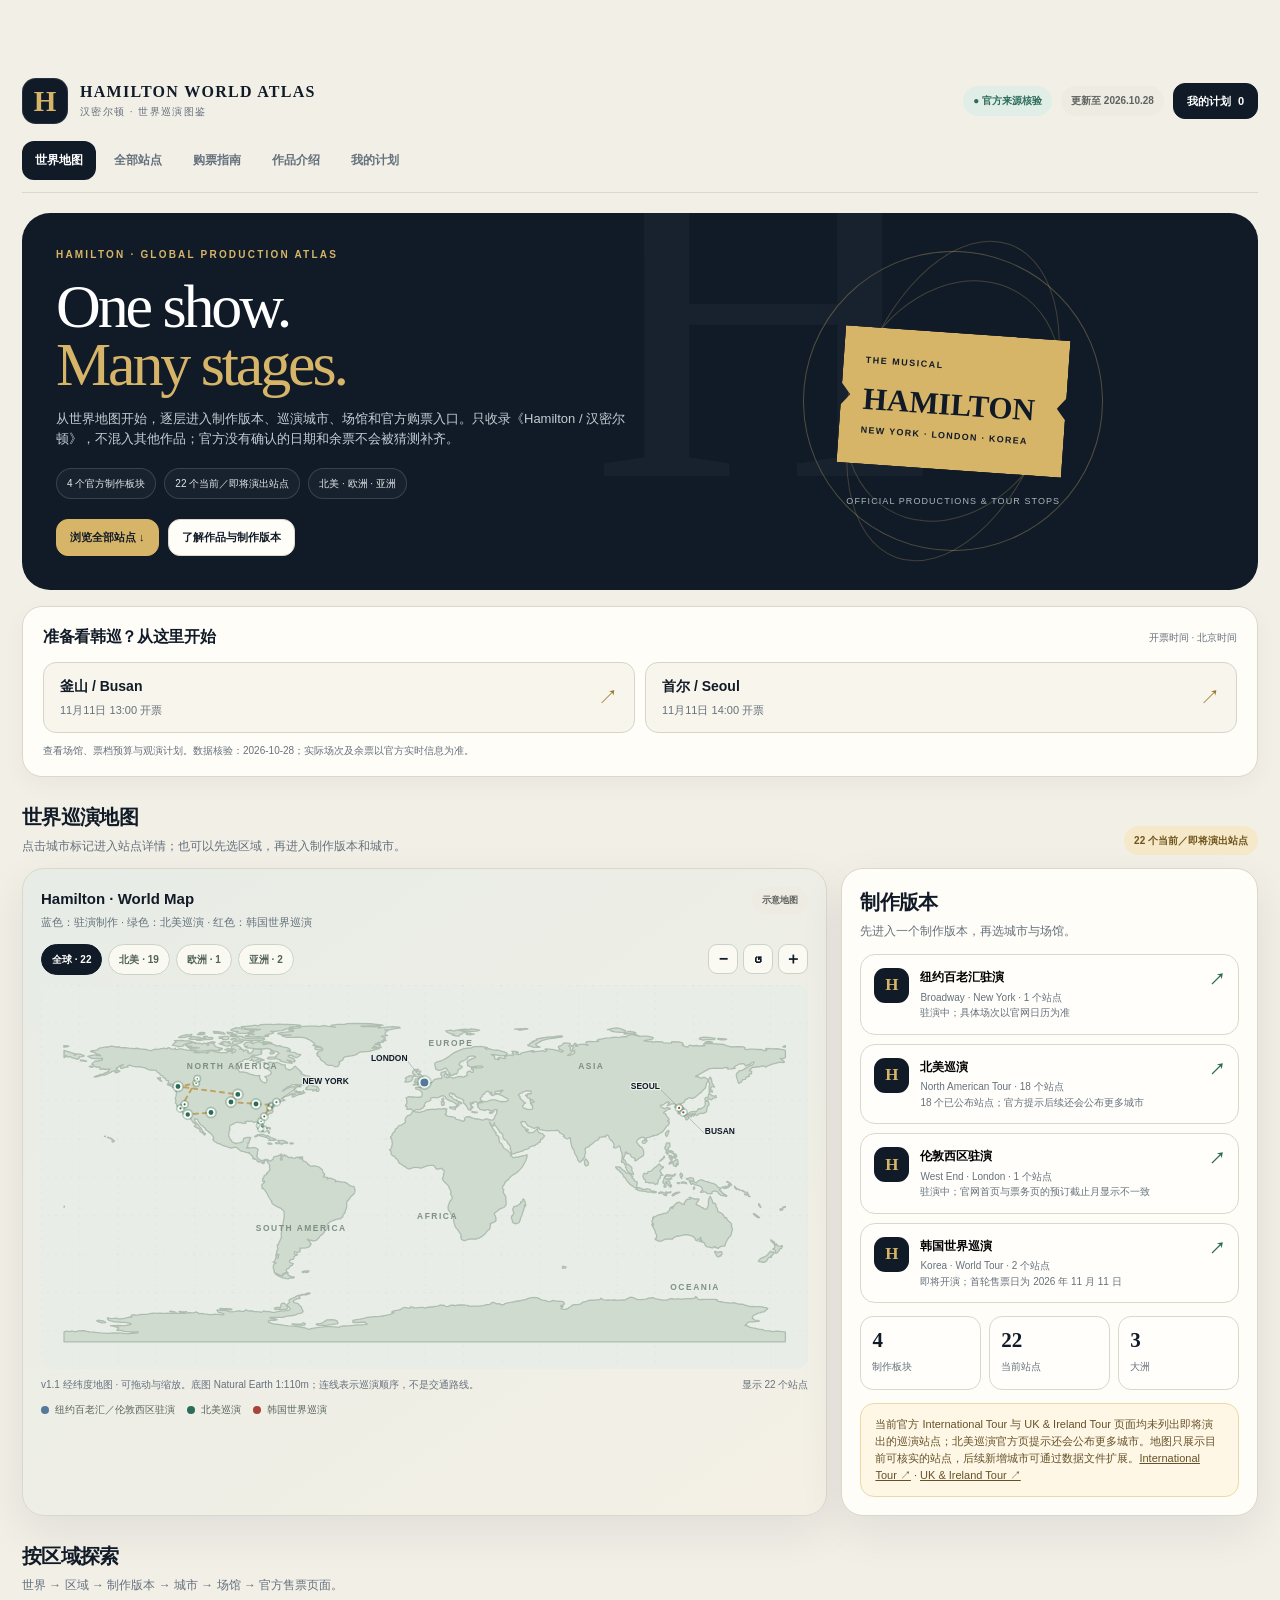
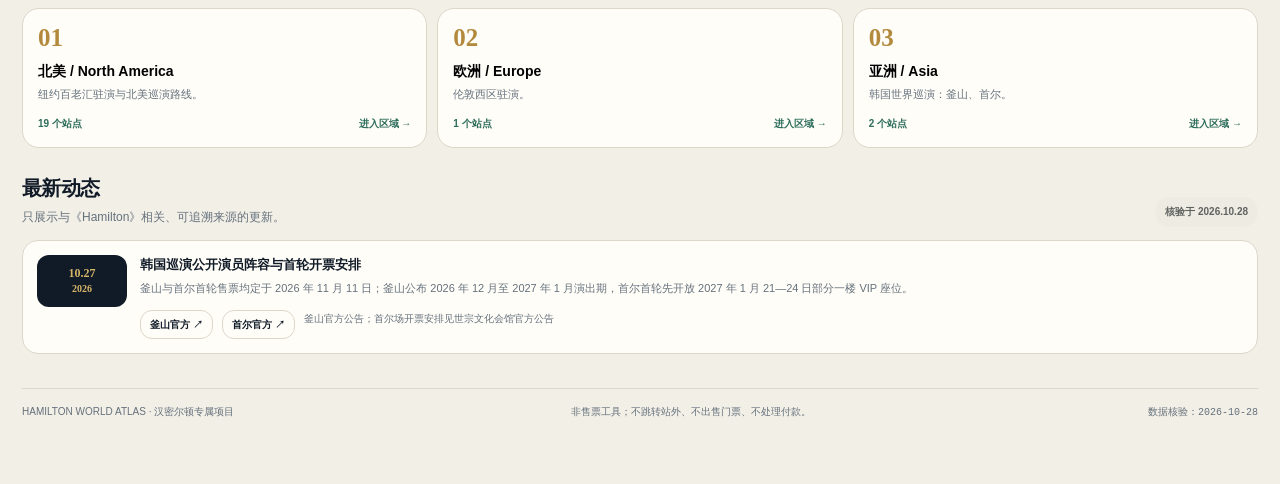
==== minitool/index.html @ b23717f6 "Polish v1.1 mobile home and add reproducible Xiaohongshu mini-tool" ====
<!doctype html>
<!-- Embedded Natural Earth land via world-atlas@2.0.2 (ISC):
Copyright 2013-2019 Michael Bostock

Permission to use, copy, modify, and/or distribute this software for any purpose
with or without fee is hereby granted, provided that the above copyright notice
and this permission notice appear in all copies.

THE SOFTWARE IS PROVIDED "AS IS" AND THE AUTHOR DISCLAIMS ALL WARRANTIES WITH
REGARD TO THIS SOFTWARE INCLUDING ALL IMPLIED WARRANTIES OF MERCHANTABILITY AND
FITNESS. IN NO EVENT SHALL THE AUTHOR BE LIABLE FOR ANY SPECIAL, DIRECT,
INDIRECT, OR CONSEQUENTIAL DAMAGES OR ANY DAMAGES WHATSOEVER RESULTING FROM LOSS
OF USE, DATA OR PROFITS, WHETHER IN AN ACTION OF CONTRACT, NEGLIGENCE OR OTHER
TORTIOUS ACTION, ARISING OUT OF OR IN CONNECTION WITH THE USE OR PERFORMANCE OF
THIS SOFTWARE.
-->
<html lang="zh-CN">
<head>
<meta charset="utf-8">
<meta name="viewport" content="width=device-width,initial-scale=1,viewport-fit=cover">
<meta name="theme-color" content="#111b28">
<meta name="description" content="Hamilton World Atlas：只追踪《汉密尔顿》当前官方确认的驻演与巡演站点，提供世界地图、城市层级导航、官方购票入口和个人计划。">
<title>Hamilton World Atlas｜汉密尔顿世界巡演图鉴</title>
<style>
:root{--ink:#111b28;--ink2:#263444;--muted:#65717c;--paper:#fffdf8;--canvas:#f2efe7;--line:#ddd7ca;--gold:#d7b568;--gold-light:#f5e9c9;--teal:#2c6c5a;--teal-light:#e1eee7;--red:#a84338;--blue:#55799b;--shadow:0 16px 45px rgba(17,27,40,.08);--radius:22px}*{box-sizing:border-box}html{scroll-behavior:smooth}body{margin:0;background:var(--canvas);color:var(--ink);font-family:Inter,-apple-system,BlinkMacSystemFont,"Segoe UI","PingFang SC","Microsoft YaHei",sans-serif;line-height:1.55}button,input,select,textarea{font:inherit}button,a{touch-action:manipulation}button{cursor:pointer}a{color:inherit}.shell{max-width:1280px;margin:auto;padding:18px 22px 64px}.top{display:flex;align-items:center;justify-content:space-between;grid-gap:16px;gap:16px;padding:4px 0 17px}.brand{display:flex;align-items:center;grid-gap:12px;gap:12px;min-width:0}.brand-mark{width:46px;height:46px;display:grid;place-items:center;border-radius:14px;background:var(--ink);color:var(--gold);font:800 29px Georgia,serif;box-shadow:inset 0 0 0 1px #ffffff18}.brand h1{font:700 16px Georgia,"Times New Roman",serif;letter-spacing:.08em;margin:0}.brand p{margin:3px 0 0;font-size:10px;letter-spacing:.14em;text-transform:uppercase;color:var(--muted)}.top-meta{display:flex;align-items:center;grid-gap:9px;gap:9px;flex-wrap:wrap;justify-content:flex-end}.stamp,.chip{display:inline-flex;align-items:center;grid-gap:6px;gap:6px;border-radius:999px;padding:7px 10px;font-size:10px;font-weight:850;white-space:nowrap}.stamp{background:var(--teal-light);color:var(--teal)}.chip{background:#eeebe3;color:#5f625f}.chip.gold{background:var(--gold-light);color:#70541d}.chip.red{background:#f4e4e1;color:#873a32}.nav{display:flex;grid-gap:5px;gap:5px;overflow:auto;padding:0 0 12px;border-bottom:1px solid var(--line)}.nav button{flex:0 0 auto;border:0;background:transparent;color:var(--muted);padding:10px 13px;border-radius:12px;font-size:12px;font-weight:850}.nav button.active{background:var(--ink);color:white}.view{display:none}.view.active{display:block}.hero{position:relative;overflow:hidden;display:grid;grid-template-columns:1.05fr .95fr;grid-gap:28px;gap:28px;align-items:center;background:var(--ink);color:white;border-radius:28px;margin-top:20px;padding:34px;min-height:315px}.hero:after{content:"H";position:absolute;right:26%;top:-115px;font:500 480px/.9 Georgia,serif;color:#ffffff07;pointer-events:none}.eyebrow{color:var(--gold);font-size:10px;letter-spacing:.22em;font-weight:900;text-transform:uppercase}.hero h2{position:relative;z-index:1;font:500 clamp(39px,5.5vw,68px)/.94 Georgia,"Times New Roman",serif;letter-spacing:-.05em;margin:15px 0}.hero h2 em{color:var(--gold);font-style:normal}.hero p{position:relative;z-index:1;color:#c5cdd4;font-size:13px;max-width:580px;margin:0}.hero-actions{display:flex;grid-gap:9px;gap:9px;flex-wrap:wrap;margin-top:20px;position:relative;z-index:1}.hero-art{position:relative;min-height:220px;display:grid;place-items:center}.orbit{position:absolute;width:min(300px,95%);border:1px solid #d7b56855;border-radius:50%;transform:rotate(-23deg)}.orbit:before,.orbit:after{content:"";position:absolute;top:22px;bottom:22px;left:48px;right:48px;inset:22px 48px;border:1px solid #d7b56840;border-radius:50%;transform:rotate(54deg)}.orbit:after{top:53px;bottom:53px;left:-18px;right:-18px;inset:53px -18px;transform:rotate(-47deg)}.hero-ticket{position:relative;z-index:1;width:225px;min-height:137px;background:var(--gold);color:var(--ink);padding:19px 22px;transform:rotate(4deg);box-shadow:0 24px 45px #0005;clip-path:polygon(0 0,100% 0,100% 42%,96% 50%,100% 58%,100% 100%,0 100%,0 58%,4% 50%,0 42%)}.hero-ticket small{font-size:9px;font-weight:900;letter-spacing:.17em}.hero-ticket strong{display:block;font:800 31px/.98 Georgia,serif;margin-top:13px}.hero-ticket span{display:block;font-size:9px;font-weight:900;letter-spacing:.14em;margin-top:10px}.hero-foot{position:absolute;bottom:2px;left:0;right:0;text-align:center;font-size:9px;color:#aab5bc;letter-spacing:.12em}.hero-metrics{display:flex;grid-gap:8px;gap:8px;flex-wrap:wrap;margin-top:19px;position:relative;z-index:1}.hero-metrics span{border:1px solid #ffffff24;background:#ffffff08;border-radius:99px;padding:7px 10px;font-size:10px;color:#e3e7e9}.section{margin-top:25px}.section-head{display:flex;justify-content:space-between;align-items:end;grid-gap:14px;gap:14px;margin-bottom:13px}.section-head h2{margin:0;font-size:20px;letter-spacing:-.035em}.section-head p{margin:4px 0 0;color:var(--muted);font-size:12px}.panel{background:var(--paper);border:1px solid var(--line);border-radius:var(--radius);padding:18px;min-width:0;box-shadow:var(--shadow)}.map-layout{display:grid;grid-template-columns:minmax(0,1.45fr) minmax(300px,.75fr);grid-gap:14px;gap:14px}.map-panel{background:linear-gradient(145deg,#e7ece6,#f4f0e6);overflow:hidden}.map-title{display:flex;justify-content:space-between;grid-gap:12px;gap:12px;align-items:start}.map-title h3{margin:0;font-size:15px}.map-title p{margin:3px 0 0;color:var(--muted);font-size:11px}.map-controls{display:flex;align-items:center;grid-gap:6px;gap:6px;flex-wrap:wrap;margin-top:13px}.map-filter{border:1px solid #cbd3c9;background:#f9f8f1;color:#53625b;padding:7px 10px;border-radius:999px;font-size:10px;font-weight:850}.map-filter.active{background:var(--ink);color:white;border-color:var(--ink)}.zoom-controls{display:flex;grid-gap:5px;gap:5px;margin-left:auto}.zoom-controls button{width:30px;height:30px;border:1px solid #cbd3c9;background:#faf9f2;border-radius:9px;font-weight:900;color:var(--ink)}.world-map{display:block;width:100%;margin:10px auto 0;max-height:465px;min-height:260px}.ocean-grid{fill:none;stroke:#c9d4cc;stroke-width:1;stroke-dasharray:2 8}.land{fill:#d0dbd0;stroke:#aebdaf;stroke-width:1.3;stroke-linejoin:round}.land-detail{fill:#c4d2c6;stroke:#a9bba9;stroke-width:1}.route-line{fill:none;stroke:#bd9647;stroke-width:2;stroke-dasharray:4 5;stroke-linecap:round;opacity:.8}.korea-line{fill:none;stroke:#2c6c5a;stroke-width:2.6;stroke-dasharray:3 4;stroke-linecap:round}.leader{stroke:#8b9a8e;stroke-width:1;opacity:.65}.map-marker{cursor:pointer;outline:none}.map-marker .hit{fill:transparent}.map-marker .halo{fill:#2c6c5a20;stroke:#2c6c5a50;stroke-width:1}.map-marker .dot{fill:var(--teal);stroke:#fffdf8;stroke-width:2}.map-marker.resident .dot{fill:var(--blue)}.map-marker.korea .dot{fill:var(--red)}.map-marker:hover .dot,.map-marker:focus .dot,.map-marker.selected .dot{fill:#d5a74c;stroke:var(--ink);stroke-width:2.5}.map-marker text{font-size:11px;font-weight:900;fill:var(--ink);paint-order:stroke;stroke:#e7ece6;stroke-width:3.5px;stroke-linejoin:round}.map-region-label{font-size:11px;font-weight:900;letter-spacing:2px;fill:#75877a;opacity:.9}.map-caption{display:flex;justify-content:space-between;grid-gap:10px;gap:10px;flex-wrap:wrap;padding-top:8px;color:var(--muted);font-size:10px}.legend{display:flex;grid-gap:12px;gap:12px;flex-wrap:wrap;margin-top:10px;color:#59665f;font-size:10px}.legend span{display:inline-flex;align-items:center;grid-gap:6px;gap:6px}.legend i{width:8px;height:8px;border-radius:50%;display:inline-block;background:var(--teal)}.legend .resident-dot{background:var(--blue)}.legend .korea-dot{background:var(--red)}.prod-list{display:grid;grid-gap:9px;gap:9px;margin-top:12px}.prod-card{display:flex;grid-gap:11px;gap:11px;align-items:start;width:100%;border:1px solid var(--line);border-radius:15px;padding:13px;background:#fffefa;text-align:left;transition:.16s}.prod-card:hover,.prod-card:focus-visible{border-color:#c9a454;transform:translateY(-1px);outline:none}.prod-mark{width:35px;height:35px;display:grid;place-items:center;border-radius:11px;background:var(--ink);color:var(--gold);font:800 17px Georgia,serif;flex-shrink:0}.prod-card h4{font-size:12px;margin:0 0 3px}.prod-card p{font-size:10px;color:var(--muted);margin:0}.prod-card .arrow{margin-left:auto;color:var(--teal);font-weight:900}.stat-grid{display:grid;grid-template-columns:repeat(3,1fr);grid-gap:8px;gap:8px;margin-top:13px}.stat{border:1px solid var(--line);border-radius:13px;padding:11px;background:#fffefa}.stat strong{display:block;font:700 21px Georgia,serif}.stat span{font-size:10px;color:var(--muted)}.notice{background:#fff7e6;border:1px solid #ead8a9;color:#645127;border-radius:14px;padding:12px 14px;font-size:11px}.btn{display:inline-flex;align-items:center;justify-content:center;grid-gap:7px;gap:7px;border:1px solid var(--line);background:var(--paper);color:var(--ink);border-radius:12px;padding:10px 13px;font-size:11px;font-weight:850;text-decoration:none;line-height:1.35}.btn.primary{background:var(--ink);color:#fff;border-color:var(--ink)}.btn.gold{background:var(--gold);color:var(--ink);border-color:var(--gold)}.btn.small{padding:7px 9px;font-size:10px}.btn:hover{filter:brightness(.97)}.btn-row{display:flex;grid-gap:8px;gap:8px;flex-wrap:wrap;margin-top:13px}.region-grid{display:grid;grid-template-columns:repeat(3,minmax(0,1fr));grid-gap:10px;gap:10px}.region-card{background:var(--paper);border:1px solid var(--line);border-radius:17px;padding:15px;text-align:left;display:block;width:100%;transition:.15s}.region-card:hover{border-color:#c9a454;transform:translateY(-1px)}.region-card .region-no{font:800 25px Georgia,serif;color:#b38a3d}.region-card h3{font-size:14px;margin:7px 0 4px}.region-card p{font-size:11px;color:var(--muted);margin:0}.region-card .region-bottom{display:flex;justify-content:space-between;grid-gap:8px;gap:8px;margin-top:13px;font-size:10px;color:var(--teal);font-weight:850}.filter-row{display:grid;grid-template-columns:minmax(220px,1fr) 200px 230px;grid-gap:9px;gap:9px;margin-bottom:14px}.field{display:grid;grid-gap:6px;gap:6px;min-width:0}.field label{font-size:11px;font-weight:850;color:#46515a}.field input,.field select,.field textarea{width:100%;min-width:0;border:1px solid var(--line);background:#fff;border-radius:11px;padding:11px 12px;color:var(--ink)}.field textarea{min-height:85px;resize:vertical}.cards-grid{display:grid;grid-template-columns:repeat(3,minmax(0,1fr));grid-gap:11px;gap:11px}.stop-card{border:1px solid var(--line);background:var(--paper);border-radius:17px;padding:15px;display:flex;flex-direction:column;grid-gap:8px;gap:8px;min-height:174px}.stop-card h3{font-size:15px;margin:0}.stop-card .en{font-size:10px;color:var(--muted);margin-top:-5px}.stop-card p{font-size:11px;color:var(--muted);margin:0}.stop-card .card-bottom{display:flex;justify-content:space-between;align-items:center;grid-gap:8px;gap:8px;margin-top:auto;padding-top:8px}.crumb{display:flex;grid-gap:7px;gap:7px;align-items:center;flex-wrap:wrap;margin:20px 0 13px;color:var(--muted);font-size:11px}.crumb button{border:0;background:transparent;color:var(--teal);font-size:11px;font-weight:850;padding:0}.detail-head{display:flex;justify-content:space-between;align-items:start;grid-gap:15px;gap:15px;margin:16px 0}.detail-head h2{font:500 clamp(29px,4vw,42px)/1 Georgia,serif;letter-spacing:-.04em;margin:9px 0}.detail-head p{color:var(--muted);font-size:12px;margin:8px 0 0}.detail-grid{display:grid;grid-template-columns:minmax(0,1.1fr) minmax(300px,.9fr);grid-gap:13px;gap:13px}.dark-card{position:relative;overflow:hidden;background:var(--ink);color:white;border-radius:20px;padding:22px}.dark-card:after{content:"H";position:absolute;right:10px;bottom:-58px;font:500 210px Georgia,serif;color:#ffffff08}.dark-card h3{position:relative;z-index:1;font:500 28px/1.04 Georgia,serif;margin:12px 0 6px}.dark-card p{position:relative;z-index:1;color:#c6d0d5;font-size:12px;margin:0}.info-list{display:grid;margin-top:8px}.info-row{display:grid;grid-template-columns:110px 1fr;grid-gap:10px;gap:10px;padding:12px 0;border-bottom:1px solid var(--line)}.info-row:last-child{border-bottom:0}.info-row .label{font-size:11px;color:var(--muted)}.info-row strong{font-size:12px}.info-row p{font-size:11px;color:var(--muted);margin:3px 0 0}.price-grid{display:grid;grid-template-columns:repeat(5,minmax(0,1fr));grid-gap:6px;gap:6px;margin-top:10px}.price-choice{border:1px solid var(--line);background:white;border-radius:11px;padding:9px 4px;text-align:center;color:var(--ink)}.price-choice strong{display:block;font-size:11px}.price-choice span{font-size:9px;color:var(--muted)}.price-choice.active{border-color:var(--teal);background:var(--teal-light);box-shadow:inset 0 0 0 1px var(--teal)}.countdown{display:flex;justify-content:space-between;align-items:center;grid-gap:12px;gap:12px;background:var(--gold-light);border-radius:14px;padding:12px 14px;margin-top:12px}.countdown span{font-size:10px;color:#6c5626}.countdown strong{font-size:15px;font-variant-numeric:tabular-nums}.steps{display:grid;grid-gap:8px;gap:8px;margin-top:12px}.step{border:1px solid var(--line);border-radius:13px;padding:12px;background:#fffefa}.step summary{cursor:pointer;font-size:12px;font-weight:850}.step p{font-size:11px;color:var(--muted);margin:8px 0 0}.guide-grid{display:grid;grid-template-columns:repeat(3,minmax(0,1fr));grid-gap:11px;gap:11px}.guide-card{border:1px solid var(--line);background:var(--paper);border-radius:17px;padding:16px}.guide-number{width:30px;height:30px;display:grid;place-items:center;background:var(--gold-light);color:#72551d;border-radius:10px;font:800 13px Georgia,serif}.guide-card h3{font-size:13px;margin:11px 0 5px}.guide-card p{font-size:11px;color:var(--muted);margin:0}.guide-card .btn{margin-top:12px}.news-card{display:grid;grid-template-columns:90px 1fr;grid-gap:13px;gap:13px;align-items:start;border:1px solid var(--line);border-radius:16px;background:var(--paper);padding:14px}.news-date{background:var(--ink);color:var(--gold);border-radius:12px;text-align:center;padding:11px 7px;font:700 12px Georgia,serif}.news-card h3{font-size:13px;margin:0 0 5px}.news-card p{font-size:11px;color:var(--muted);margin:0}.about-hero{background:var(--ink);color:white;border-radius:24px;padding:28px;display:grid;grid-template-columns:1fr auto;grid-gap:22px;gap:22px;align-items:center}.about-hero h2{font:500 clamp(30px,4vw,46px)/1.02 Georgia,serif;margin:10px 0}.about-hero p{font-size:12px;color:#c7d0d5;max-width:780px;margin:0}.about-stats{display:grid;grid-template-columns:repeat(3,minmax(0,1fr));grid-gap:8px;gap:8px;margin-top:14px}.about-stat{border:1px solid #ffffff22;border-radius:12px;padding:12px}.about-stat strong{display:block;color:var(--gold);font:700 24px Georgia,serif}.about-stat span{font-size:10px;color:#c7d0d5}.timeline{display:grid;grid-gap:10px;gap:10px}.timeline-item{display:grid;grid-template-columns:110px 1fr;grid-gap:12px;gap:12px;padding:13px;border-bottom:1px solid var(--line)}.timeline-item time{font-size:11px;color:var(--teal);font-weight:900}.timeline-item h3{font-size:13px;margin:0 0 4px}.timeline-item p{font-size:11px;color:var(--muted);margin:0}.plan-grid{display:grid;grid-template-columns:minmax(0,1.1fr) minmax(290px,.9fr);grid-gap:13px;gap:13px}.form-grid{display:grid;grid-template-columns:repeat(2,minmax(0,1fr));grid-gap:11px;gap:11px}.toolbar{display:flex;grid-gap:8px;gap:8px;flex-wrap:wrap;margin-top:13px}.saved{border:1px solid var(--line);border-radius:14px;padding:14px;background:#fff;margin-top:12px}.saved h3{font-size:13px;margin:0 0 6px}.saved p{font-size:11px;color:var(--muted);margin:0 0 7px}.checklist{display:grid;grid-gap:10px;gap:10px;margin-top:12px}.checklist label{display:flex;align-items:start;grid-gap:9px;gap:9px;font-size:11px;color:#45515a}.checklist input{accent-color:var(--teal);margin-top:3px}.footnote{font-size:10px;color:var(--muted);line-height:1.7}.footer{border-top:1px solid var(--line);margin-top:34px;padding-top:15px;display:flex;justify-content:space-between;grid-gap:12px;gap:12px;flex-wrap:wrap;color:var(--muted);font-size:10px}.toast{position:fixed;left:50%;bottom:20px;transform:translate(-50%,15px);opacity:0;pointer-events:none;background:var(--ink);color:white;padding:11px 15px;border-radius:12px;font-size:12px;box-shadow:var(--shadow);transition:.18s;z-index:100}.toast.show{opacity:1;transform:translate(-50%,0)}.empty{border:1px dashed #c9c2b5;border-radius:15px;padding:22px;text-align:center;color:var(--muted);font-size:12px}.hidden{display:none!important}
@media(max-width:900px){.shell{padding:12px 12px 45px}.hero{grid-template-columns:1fr;padding:25px;grid-gap:8px;gap:8px}.hero-art{min-height:170px}.hero h2{font-size:46px}.map-layout,.detail-grid,.plan-grid{grid-template-columns:1fr}.cards-grid{grid-template-columns:repeat(2,minmax(0,1fr))}.guide-grid{grid-template-columns:repeat(2,minmax(0,1fr))}.filter-row{grid-template-columns:1fr 1fr}.filter-row .field:first-child{grid-column:1/-1}.about-hero{grid-template-columns:1fr}.region-grid{grid-template-columns:1fr}.top-meta .chip{display:none}}
@media(max-width:560px){.shell{padding:10px 10px 38px}.brand h1{font-size:13px}.brand p{font-size:8px}.brand-mark{width:40px;height:40px}.hero{border-radius:20px;padding:21px}.hero h2{font-size:39px}.hero-art{min-height:150px}.hero-ticket{width:190px;min-height:118px}.section-head{align-items:start;flex-direction:column}.map-layout{grid-template-columns:1fr}.world-map{min-height:220px}.cards-grid,.guide-grid,.form-grid{grid-template-columns:1fr}.filter-row{grid-template-columns:1fr}.filter-row .field:first-child{grid-column:auto}.detail-head{flex-direction:column}.price-grid{grid-template-columns:repeat(3,minmax(0,1fr))}.info-row{grid-template-columns:88px 1fr}.stat-grid{grid-template-columns:repeat(3,minmax(0,1fr))}.stat{padding:9px}.stat strong{font-size:18px}.timeline-item{grid-template-columns:1fr;grid-gap:4px;gap:4px}.news-card{grid-template-columns:70px 1fr}.about-stats{grid-template-columns:1fr 1fr}.top-meta .stamp{font-size:9px}.nav button{padding:9px 11px}}

/* Xiaohongshu mini-tool compatibility layer (Chrome 61 baseline) */
.hero h2{font-size:48px;line-height:.94;font-family:Georgia,"Times New Roman",serif;font-weight:500}
.detail-head h2{font-size:36px;line-height:1;font-family:Georgia,serif;font-weight:500}
.about-hero h2{font-size:38px;line-height:1.02;font-family:Georgia,serif;font-weight:500}
.orbit{width:300px;max-width:95%;height:300px}
@media (min-width:900px){.hero h2{font-size:62px}.detail-head h2{font-size:42px}.about-hero h2{font-size:46px}}
@media (max-width:650px){.hero h2{font-size:39px}.detail-head h2{font-size:29px}.about-hero h2{font-size:30px}.orbit{width:230px;height:230px}}
/* grid-gap works on the older WebView; gap remains as enhancement for newer browsers */
.top{grid-gap:16px}.brand{grid-gap:12px}.top-meta{grid-gap:9px}.nav{grid-gap:5px}.hero{grid-gap:28px}.hero-actions{grid-gap:9px}.hero-metrics{grid-gap:8px}.section-head{grid-gap:14px}.map-layout{grid-gap:14px}.map-title{grid-gap:12px}.map-controls{grid-gap:6px}.legend{grid-gap:12px}.region-grid{grid-gap:10px}.filter-row{grid-gap:9px}.cards-grid{grid-gap:11px}.detail-grid{grid-gap:13px}.info-row{grid-gap:10px}.price-grid{grid-gap:6px}.guide-grid{grid-gap:11px}.about-stats{grid-gap:8px}.form-grid{grid-gap:11px}.plan-grid{grid-gap:13px}.btn-row{grid-gap:9px}.toolbar{grid-gap:8px}.card-bottom{grid-gap:10px}.crumb{grid-gap:8px}
/* flex gap fallback */
@supports not (gap:1px){.brand > * + *{margin-left:12px}.top-meta > * + *{margin-left:9px}.nav > * + *{margin-left:5px}.hero-actions > * + *{margin-left:9px}.hero-metrics > * + *{margin-left:8px}.section-head > * + *{margin-left:14px}.map-title > * + *{margin-left:12px}.map-controls > * + *{margin-left:6px}.legend > * + *{margin-left:12px}.btn-row > * + *{margin-left:9px}.toolbar > * + *{margin-left:8px}.top > * + *{margin-left:16px}.detail-head > * + *{margin-left:15px}.card-bottom > * + *{margin-left:10px}}
.mini-modal{position:fixed;z-index:9999;left:0;top:0;right:0;bottom:0;display:flex;align-items:center;justify-content:center;padding:18px}
.mini-modal.hidden{display:none!important}
.mini-modal-backdrop{position:absolute;left:0;top:0;right:0;bottom:0;background:rgba(7,13,20,.68)}
.mini-modal-card{position:relative;z-index:1;width:100%;max-width:620px;max-height:90%;overflow:auto;background:var(--paper);color:var(--ink);border:1px solid var(--line);border-radius:22px;padding:22px;box-shadow:0 20px 70px rgba(0,0,0,.28)}
.mini-modal-card h2{margin:9px 36px 8px 0;font-size:22px;line-height:1.2}
.mini-modal-description{font-size:13px;color:var(--muted);margin:0 0 12px}
#mini-modal-text{display:block;width:100%;min-height:105px;border:1px solid var(--line);border-radius:12px;background:#f7f5ef;color:var(--ink);padding:12px;font:12px/1.5 ui-monospace,SFMono-Regular,Consolas,monospace;word-break:break-all;resize:vertical;user-select:text;-webkit-user-select:text}
.mini-modal-x{position:absolute;right:14px;top:12px;width:34px;height:34px;border:1px solid var(--line);border-radius:50%;background:white;color:var(--ink);font-size:22px;line-height:1}
.mini-modal-actions{margin-top:12px}
@media (max-width:650px){.mini-modal{padding:10px}.mini-modal-card{padding:18px;border-radius:18px}.mini-modal-card h2{font-size:20px}}

.land,.route-line,.korea-line{vector-effect:non-scaling-stroke}.map-marker .halo,.map-marker text,.map-marker .leader{pointer-events:none}
/* SHARED_MOBILE_START */
/* Shared v1.1 mobile-first presentation; no remote fonts or assets. */
.quick-start{margin-top:16px;padding:18px 20px;background:#fffdf8;border:1px solid #ddd7ca;border-radius:20px;box-shadow:0 8px 25px rgba(17,27,40,.04)}
.quick-start-heading{display:flex;justify-content:space-between;align-items:center;gap:10px;margin-bottom:12px}
.quick-start-heading h3{margin:0;font-size:16px;letter-spacing:-.02em}
.quick-start-heading small{color:#65717c;font-size:10px}
.quick-start-grid{display:grid;grid-template-columns:1fr 1fr;gap:10px}
.quick-city{display:flex;align-items:center;justify-content:space-between;gap:12px;padding:13px 16px;min-height:66px;border:1px solid #d9d4c7;border-radius:13px;background:#f8f5ed;color:#111b28;text-align:left;cursor:pointer}
.quick-city strong{font-size:14px;display:block}
.quick-city small{display:block;margin-top:4px;font-size:11px;color:#65717c}
.quick-city .quick-arrow{font-size:20px;color:#9a732d}
.quick-city:hover,.quick-city:focus-visible{border-color:#9a732d;background:#f5e9c9;outline:2px solid transparent}
.quick-note{margin:10px 0 0;font-size:10px;color:#65717c;line-height:1.5}
.hero-copy-full{display:block}.hero-copy-mobile{display:none}
.mini-container{padding-top:56px}
.mini-container .map-title .chip{font-size:9px}
@media(max-width:560px){
  .top{align-items:center;gap:8px;padding-bottom:12px}.top-meta{gap:5px}.top-meta .stamp{display:none}
  .brand{gap:8px}.brand h1{font-size:12px;letter-spacing:.035em}.brand p{letter-spacing:.05em;font-size:9px}
  .nav{gap:2px;padding-bottom:8px}.nav button{min-height:44px;padding:10px 9px;font-size:11px}
  .hero{display:block;min-height:0;margin-top:14px;padding:18px 18px 16px;border-radius:20px}
  .hero h2{font-size:34px;line-height:.98;margin:10px 0}.hero .eyebrow{font-size:8px;letter-spacing:.14em}
  .hero .hero-art{display:none}.hero p{font-size:11px;line-height:1.5}.hero-copy-full{display:none}.hero-copy-mobile{display:block}
  .hero-metrics{margin-top:11px;gap:5px}.hero-metrics span{padding:4px 7px;font-size:9px}.hero-metrics #metric-regions{display:none}
  .hero-metrics{display:none}
  .hero-actions{margin-top:12px;gap:7px}.hero-actions .btn{min-height:44px;font-size:10px;padding:9px 10px}
  .quick-start{margin-top:12px;padding:13px;border-radius:16px}.quick-start-heading{margin-bottom:9px}.quick-start-heading h3{font-size:14px}.quick-start-heading small{font-size:9px}
  .quick-start-grid{gap:8px}.quick-city{padding:11px 10px;gap:5px;min-height:70px}.quick-city strong{font-size:13px}.quick-city small{font-size:10px}.quick-city .quick-arrow{font-size:16px}
  .quick-note{font-size:9px;margin-top:8px}
  .quick-start-heading{align-items:start}.quick-start-heading small{display:block;white-space:nowrap;font-size:9px}
  #view-map>.section>.section-head p,#global-count-badge{display:none}
  .section{margin-top:20px}.section-head{gap:8px;margin-bottom:10px}.section-head h2{font-size:18px}
  .map-panel{padding:13px}.map-title h3{font-size:13px}.map-title p{font-size:10px}
  .map-controls{gap:5px;margin-top:11px}.map-filter{min-height:44px;padding:9px 9px;font-size:10px}
  .zoom-controls{gap:4px}.zoom-controls button{width:44px;height:44px}
  .world-map{margin-top:7px;min-height:190px}.map-caption{font-size:9px}.legend{gap:8px;font-size:9px}
  .mini-container .shell{padding-top:10px}
  .mini-container .hero{padding-top:14px;padding-bottom:12px}
  .mini-container .quick-start{padding-top:10px;padding-bottom:10px;margin-top:10px}
}
@media(max-width:360px){.quick-start-grid{grid-template-columns:1fr}.brand h1{max-width:160px}.hero h2{font-size:31px}}
/* SHARED_MOBILE_END */
</style>
</head>
<body class="mini-container">
<div class="shell">
<header class="top">
  <div class="brand"><div class="brand-mark">H</div><div><h1>HAMILTON WORLD ATLAS</h1><p>汉密尔顿 · 世界巡演图鉴</p></div></div>
  <div class="top-meta"><span class="stamp">● 官方来源核验</span><span class="chip">更新至 2026.10.28</span><button class="btn primary" data-view="plan">我的计划 <span id="saved-badge">0</span></button></div>
</header>
<nav class="nav" aria-label="主导航">
  <button class="active" data-view="map">世界地图</button><button data-view="stops">全部站点</button><button data-view="guide">购票指南</button><button data-view="about">作品介绍</button><button data-view="plan">我的计划</button>
</nav>
<main>
<section class="view active" id="view-map">
  <div class="hero">
    <div><div class="eyebrow">Hamilton · Global Production Atlas</div><h2>One show.<br><em>Many stages.</em></h2><p class="hero-copy-full">从世界地图开始，逐层进入制作版本、巡演城市、场馆和官方购票入口。只收录《Hamilton / 汉密尔顿》，不混入其他作品；官方没有确认的日期和余票不会被猜测补齐。</p><p class="hero-copy-mobile">找城市、核对开票、保存观演计划。你的 Hamilton 看剧准备清单。</p><div class="hero-metrics"><span id="metric-productions">4 个官方制作板块</span><span id="metric-stops">22 个当前／即将演出站点</span><span id="metric-regions">北美 · 欧洲 · 亚洲</span></div><div class="hero-actions"><button class="btn gold" data-view="stops">浏览全部站点 ↓</button><button class="btn" data-view="about">了解作品与制作版本</button></div></div>
    <div class="hero-art" aria-hidden="true"><div class="orbit"></div><div class="hero-ticket"><small>THE MUSICAL</small><strong>HAMILTON</strong><span>NEW YORK · LONDON · KOREA</span></div><div class="hero-foot">OFFICIAL PRODUCTIONS & TOUR STOPS</div></div>
  </div>
  <div class="quick-start" id="korea-quick-start" aria-label="韩国观演快捷入口"></div>
  <div class="section"><div class="section-head"><div><h2>世界巡演地图</h2><p>点击城市标记进入站点详情；也可以先选区域，再进入制作版本和城市。</p></div><span class="chip gold" id="global-count-badge">22 个当前／即将演出站点</span></div>
    <div class="map-layout">
      <div class="panel map-panel">
        <div class="map-title"><div><h3>Hamilton · World Map</h3><p>蓝色：驻演制作 · 绿色：北美巡演 · 红色：韩国世界巡演</p></div><span class="chip">示意地图</span></div>
        <div class="map-controls"><button class="map-filter active" data-region-filter="all">全球</button><button class="map-filter" data-region-filter="north-america">北美</button><button class="map-filter" data-region-filter="europe">欧洲</button><button class="map-filter" data-region-filter="asia">亚洲</button><div class="zoom-controls"><button id="zoom-out" aria-label="缩小地图">−</button><button id="zoom-reset" aria-label="重置地图缩放">↺</button><button id="zoom-in" aria-label="放大地图">＋</button></div></div>
        <svg id="world-map" class="world-map" viewBox="0 0 1000 500" role="img" aria-label="汉密尔顿世界制作与巡演城市地图">
          <defs><pattern id="mapGrid" width="50" height="50" patternUnits="userSpaceOnUse"><path d="M50 0H0V50" class="ocean-grid"/></pattern></defs>
          <rect width="1000" height="500" rx="15" fill="#e8eee7"/><rect width="1000" height="500" rx="15" fill="url(#mapGrid)"/>
          <g id="map-content">
<path class="land" fill-rule="evenodd" d="M344.452,441.208L343.681,442.425L342.920,443.500L337.449,443.173L331.611,443.314L328.340,442.518L328.340,442.425L326.911,441.721L332.786,441.814L338.417,442.049L340.363,441.066L341.745,440.225L344.452,441.208Z"/>
<path class="land" fill-rule="evenodd" d="M84.286,439.910L79.275,440.238L75.854,439.396L74.321,438.551L74.218,438.410L72.526,437.755L74.115,436.865L78.974,437.241L81.578,437.989L83.571,438.834L84.286,439.910Z"/>
<path class="land" fill-rule="evenodd" d="M382.099,436.445L385.314,437.476L386.442,438.927L386.752,439.954L386.856,441.172L382.814,441.924L378.565,442.530L373.658,443.092L368.187,443.561L362.002,443.420L358.571,442.623L359.031,441.641L364.606,440.986L366.852,440.189L368.488,439.162L369.672,438.272L371.252,437.427L372.944,436.445L374.269,436.445L378.161,435.931L382.099,436.445Z"/>
<path class="land" fill-rule="evenodd" d="M183.504,425.584L186.878,425.960L189.999,425.540L188.514,426.381L186.060,426.992L182.432,426.802L179.819,425.960L180.383,425.164L183.504,425.584Z"/>
<path class="land" fill-rule="evenodd" d="M172.148,425.540L176.143,426.474L174.602,426.381L171.227,426.146L167.646,425.491L169.544,424.978L172.148,425.540Z"/>
<path class="land" fill-rule="evenodd" d="M241.549,421.840L244.416,422.168L247.274,421.889L248.806,423.243L246.766,423.057L243.598,423.150L240.374,423.057L236.840,423.199L234.179,422.730L232.807,421.747L234.443,421.327L237.761,421.654L241.549,421.840Z"/>
<path class="land" fill-rule="evenodd" d="M321.262,419.507L321.572,420.583L321.112,421.517L320.397,422.406L317.333,422.734L314.409,423.203L310.988,423.158L312.266,422.220L309.192,422.548L306.278,422.875L304.285,422.172L304.135,421.189L307.002,420.255L308.788,419.972L311.805,420.065L312.576,418.848L312.727,417.963L312.670,416.042L314.155,414.918L316.562,414.542L317.944,415.432L318.555,416.321L319.683,417.401L320.548,418.428L321.262,419.507Z"/>
<path class="land" fill-rule="evenodd" d="M30.000,452.372L30.000,452.372L30.000,465.000L30.000,465.000ZM30.000,452.372L30.150,452.392L32.453,451.001L37.163,451.749L37.464,451.664L38.197,451.466L39.080,451.219L39.842,451.009L40.227,450.904L40.613,450.908L40.885,450.948L44.664,451.943L47.973,450.948L48.565,450.811L56.236,450.390L58.727,450.948L59.949,451.235L63.887,452.028L71.304,452.638L77.179,453.386L87.256,453.948L94.776,453.293L105.878,453.762L112.166,454.510L119.066,453.807L126.332,453.152L126.896,452.028L116.612,451.935L108.171,451.373L105.972,450.439L98.968,449.921L99.429,448.846L100.397,447.863L101.375,446.974L100.858,445.991L96.515,445.336L94.522,444.491L90.480,443.743L96.825,443.885L102.860,443.509L106.639,444.305L111.292,443.606L115.588,442.716L117.684,441.920L116.763,440.937L113.388,440.282L109.553,439.578L104.186,439.437L99.485,439.109L94.419,438.875L92.727,437.985L89.352,437.237L87.312,436.396L86.495,433.679L87.773,433.914L90.123,434.662L94.419,434.427L98.564,434.100L100.708,435.131L104.853,434.896L108.331,434.383L111.602,433.728L114.563,432.931L118.502,432.697L118.398,431.807L117.487,430.918L118.248,430.077L121.623,429.656L123.155,430.449L127.150,429.984L130.167,429.373L133.899,429.325L137.424,429.094L140.959,428.532L143.769,428.015L146.937,427.501L148.986,427.643L150.772,427.829L154.664,427.501L158.142,427.922L161.724,427.877L165.145,427.550L168.670,427.780L172.562,428.015L176.190,427.922L179.978,427.970L183.861,428.015L187.442,427.922L190.102,427.218L193.270,426.846L196.551,427.359L199.662,426.939L202.482,426.098L204.165,426.846L205.086,427.687L206.778,428.484L209.485,427.780L212.606,428.670L216.131,428.953L219.149,429.608L222.834,429.466L226.161,429.046L230.090,429.139L233.625,429.466L237.206,429.887L238.588,428.860L236.896,428.063L235.618,427.218L232.243,427.032L230.758,426.142L230.194,425.253L229.273,423.474L231.275,423.801L234.696,423.943L238.071,423.801L241.145,424.177L243.805,424.881L244.924,425.722L248.458,425.863L251.833,425.536L255.414,425.067L258.629,424.784L261.289,425.346L264.767,425.160L267.014,423.336L269.120,424.412L272.137,424.832L275.408,424.598L277.551,425.536L280.983,425.629L284.150,425.908L287.271,426.425L289.320,425.536L290.336,424.691L292.949,425.629L296.530,425.394L299.190,425.908L300.977,426.704L304.455,426.470L307.162,425.956L309.822,425.346L312.990,425.018L316.675,424.739L320.002,424.412L322.559,423.898L324.091,423.146L324.702,422.119L324.402,421.133L323.584,420.199L322.663,419.261L321.845,418.327L321.177,417.482L321.027,416.548L321.281,415.610L322.503,414.720L323.527,413.737L323.941,412.803L323.424,411.772L323.123,410.834L324.402,409.759L325.830,409.059L327.522,408.170L329.308,407.418L331.405,406.718L332.429,405.687L333.858,405.032L335.494,404.422L338.003,404.284L339.639,403.532L341.482,403.067L343.625,402.784L345.524,402.178L346.999,401.426L349.049,401.147L350.581,401.757L349.613,402.550L346.952,403.253L345.824,403.767L343.888,403.395L341.735,403.629L339.949,404.191L338.050,404.798L336.772,405.501L336.415,406.435L336.575,407.325L337.797,408.121L336.011,408.683L333.557,408.869L332.119,409.666L330.587,410.414L328.951,411.445L328.538,412.334L329.459,413.317L330.841,414.065L332.993,414.627L334.986,415.375L336.058,416.313L336.622,417.203L337.392,418.141L338.614,418.933L339.385,419.823L339.742,422.022L340.504,422.912L340.711,423.850L341.529,424.784L341.171,426.049L339.742,427.032L338.210,427.829L334.732,428.156L333.557,428.997L331.969,429.794L328.030,430.683L324.552,431.059L321.281,431.573L317.746,432.090L315.650,433.073L311.458,433.166L306.861,433.073L302.716,433.259L298.316,433.259L299.134,434.197L303.120,434.617L306.043,435.272L307.679,436.113L304.765,436.861L300.262,436.627L296.530,437.237L296.370,438.220L296.267,439.158L299.341,439.950L299.905,440.840L303.223,441.729L308.750,442.106L313.450,442.761L317.192,443.509L321.948,444.261L328.434,444.633L334.836,445.288L339.282,445.991L344.142,446.788L346.699,447.912L347.977,448.801L351.145,447.956L355.441,447.257L359.990,446.505L365.414,445.898L370.067,445.243L376.563,445.195L382.955,445.522L388.219,446.084L389.911,445.053L393.539,444.354L400.138,444.305L405.308,443.792L410.215,443.274L415.639,442.947L421.411,442.526L425.453,441.920L423.610,441.074L422.492,440.233L422.492,439.344L417.425,439.437L412.057,439.813L406.944,439.813L406.220,438.923L406.587,437.144L407.762,436.627L411.493,436.069L415.893,435.507L419.060,434.803L422.228,434.100L424.588,433.166L428.160,432.745L431.694,432.418L433.480,432.228L437.522,432.135L441.358,431.807L444.582,431.338L447.750,430.776L450.617,430.214L454.245,429.466L456.548,428.670L459.001,427.970L459.772,427.032L457.009,426.470L457.930,425.487L459.669,424.739L462.376,424.270L465.243,423.708L467.903,422.960L469.943,422.022L471.222,420.902L473.120,420.243L476.232,420.385L477.510,421.181L480.631,421.274L480.735,420.385L482.069,419.451L484.880,419.685L485.547,420.575L488.659,420.712L492.043,420.292L495.314,420.013L498.275,420.150L499.403,421.133L502.270,420.340L504.930,419.916L507.891,419.588L510.805,419.261L513.466,418.699L516.380,418.327L518.636,417.809L520.215,416.968L522.161,417.579L524.868,417.251L526.767,418.371L528.243,419.216L531.213,418.747L532.388,417.809L535.048,417.154L538.479,417.296L539.494,418.185L541.647,417.296L544.458,417.017L547.522,416.924L550.286,416.968L553.200,417.251L556.020,417.389L557.242,418.185L558.934,418.889L561.792,418.468L564.865,418.371L567.826,418.371L570.740,418.327L573.354,417.999L576.117,417.716L578.420,417.061L580.874,416.641L583.534,416.406L585.527,415.751L586.956,414.441L588.441,413.644L591.148,414.021L592.173,414.862L594.419,415.424L597.136,415.238L598.978,416.079L600.915,416.689L603.575,416.127L604.496,415.096L606.846,414.676L609.563,413.879L612.120,413.552L615.184,413.082L617.233,412.569L619.376,412.007L621.426,411.493L623.879,411.772L626.229,410.931L627.921,410.276L630.375,410.321L632.527,409.759L633.035,408.918L635.234,408.263L637.378,407.794L639.991,407.418L642.397,407.232L644.691,407.373L647.154,407.608L649.250,408.263L649.504,409.290L651.807,410.086L653.386,410.741L656.507,411.024L658.246,411.679L660.399,412.334L662.899,412.476L664.995,412.007L667.251,411.024L669.705,411.538L672.261,411.821L674.715,412.100L677.272,412.286L679.875,412.286L682.028,414.769L681.925,415.375L681.615,416.455L679.114,417.061L677.065,417.951L677.422,418.889L680.336,418.840L679.979,419.778L678.653,420.668L677.422,421.650L679.415,422.398L682.432,422.633L685.450,422.212L686.888,421.274L687.753,420.385L689.191,419.637L690.827,418.933L691.485,418.092L692.866,416.924L694.502,416.689L697.472,416.592L700.076,416.313L702.737,415.937L704.015,415.003L704.786,414.114L706.572,413.224L709.129,412.613L711.328,412.148L712.766,411.352L714.242,410.931L716.141,410.555L718.745,410.790L721.095,410.555L723.652,410.276L726.519,410.414L728.408,409.759L729.743,408.170L730.711,408.825L731.943,409.949L734.142,410.414L736.643,410.604L739.152,410.321L741.813,410.507L744.266,410.555L745.902,410.321L748.101,410.462L750.094,410.976L752.444,410.648L755.264,410.648L757.661,410.321L760.378,410.648L762.117,409.852L763.442,409.059L765.238,408.400L768.509,406.625L770.192,406.953L772.184,407.608L773.923,408.449L777.251,409.900L779.808,409.949L782.214,409.949L785.025,409.666L787.836,409.338L789.988,408.683L791.774,407.980L794.688,407.887L796.634,407.373L798.683,407.842L800.009,408.590L801.851,409.338L804.718,409.245L806.504,409.852L809.625,410.462L812.896,410.697L815.603,410.507L817.653,409.759L819.392,409.011L821.742,408.825L824.101,409.152L826.808,409.387L829.262,409.011L831.612,409.011L833.915,409.245L836.321,409.480L838.671,409.059L841.482,408.683L844.142,408.590L847.113,408.590L849.510,408.356L851.869,408.170L852.583,406.997L852.687,406.015L854.322,406.670L854.783,407.745L855.648,408.732L856.729,409.524L858.928,409.949L861.890,409.807L865.321,409.759L867.671,409.617L871.092,409.617L873.555,409.573L876.977,409.666L879.891,409.852L881.733,410.604L881.226,411.493L882.908,412.193L885.719,412.755L888.633,413.366L892.017,413.786L895.542,414.158L898.202,414.534L901.163,414.583L902.855,413.786L905.158,414.441L907.151,415.189L909.454,415.751L912.622,415.986L915.639,416.265L916.918,417.203L919.888,417.765L921.881,418.606L924.795,418.982L927.812,418.933L930.623,419.075L933.744,419.026L936.865,419.216L939.779,419.544L942.486,420.106L945.203,420.575L947.036,421.274L946.735,422.212L945.353,423.053L944.178,424.129L943.257,424.974L942.025,425.956L938.604,426.332L937.071,427.173L933.687,427.687L932.512,428.625L930.726,429.515L928.837,430.263L927.756,431.245L927.098,432.135L926.835,433.210L926.891,434.100L928.376,435.038L928.940,435.927L930.162,436.768L935.022,437.096L936.047,438.127L931.337,438.503L927.352,439.016L922.389,439.109L920.189,440.468L919.728,441.592L918.610,442.482L917.228,443.371L920.706,444.164L922.031,445.150L924.278,446.036L927.455,446.832L931.084,447.584L935.022,448.332L941.001,449.080L942.336,450.249L949.856,450.766L950.354,450.948L952.309,451.656L959.519,451.045L965.497,451.797L970.000,452.372L970.000,465.000L500.000,465.000L30.000,465.000ZM970.000,452.372L970.000,452.372L970.000,465.000L970.000,465.000Z"/>
<path class="land" fill-rule="evenodd" d="M323.095,378.641L326.488,380.077L330.145,380.671L328.970,381.868L326.488,381.985L325.163,381.144L324.298,382.111L322.061,382.850L319.231,382.580L317.333,381.864L314.597,381.516L311.307,380.182L308.647,378.900L305.047,376.223L307.199,376.725L310.865,378.322L314.334,379.179L315.678,378.083L316.524,376.446L318.931,375.459L320.792,375.742L321.788,376.850L323.095,378.641Z"/>
<path class="land" fill-rule="evenodd" d="M347.122,372.071L349.208,373.146L348.428,373.983L344.903,374.699L343.728,373.862L341.510,374.938L340.203,373.862L343.333,372.431L345.552,373.029L347.122,372.071Z"/>
<path class="land" fill-rule="evenodd" d="M683.513,368.751L679.499,368.905L679.434,367.635L679.819,366.649L679.998,366.160L681.680,366.912L684.153,367.211L684.237,367.664L683.513,368.751Z"/>
<path class="land" fill-rule="evenodd" d="M879.646,347.447L882.175,348.272L883.594,347.944L885.634,347.487L887.195,347.645L887.383,350.484L886.490,351.304L886.217,353.229L885.305,352.574L883.491,354.240L882.955,354.110L881.348,354.034L879.740,351.992L879.383,350.415L877.879,348.333L877.945,347.237L879.646,347.447Z"/>
<path class="land" fill-rule="evenodd" d="M951.773,347.750L952.365,348.737L954.227,347.770L954.979,348.777L954.979,349.784L954.010,350.892L952.300,352.651L950.965,353.613L951.933,354.761L949.921,354.790L947.684,355.691L946.979,357.256L945.503,359.670L943.445,360.737L942.148,361.421L939.741,361.368L938.049,360.584L935.210,360.414L934.778,359.537L936.178,357.766L939.459,355.408L941.142,354.960L943.022,354.050L945.259,352.796L946.829,351.559L947.985,349.776L948.981,349.174L949.367,347.839L951.200,346.735L951.773,347.750Z"/>
<path class="land" fill-rule="evenodd" d="M955.928,336.372L957.827,338.887L957.874,337.258L959.058,337.909L959.444,339.716L961.549,340.492L963.317,340.687L964.802,339.773L966.127,340.052L965.497,342.170L964.698,343.565L962.706,343.517L962.010,344.241L962.254,345.268L961.869,345.712L960.882,347.002L959.585,348.636L957.573,349.590L957.122,348.963L956.031,348.620L957.535,346.655L956.680,345.336L953.869,344.382L953.945,343.517L955.834,342.684L956.276,340.844L956.154,339.300L955.091,337.699L955.167,337.278L953.916,336.291L951.867,334.177L950.767,332.487L951.745,332.301L953.164,333.627L955.195,334.246L955.928,336.372Z"/>
<path class="land" fill-rule="evenodd" d="M936.366,302.938L935.379,303.512L933.941,302.865L932.071,301.790L930.388,300.524L928.658,298.842L928.301,298.029L929.420,298.066L930.886,298.878L932.033,299.687L932.870,300.358L935.013,301.838L936.366,302.938Z"/>
<path class="land" fill-rule="evenodd" d="M965.751,291.423L966.654,292.114L966.221,293.359L964.604,293.687L963.166,293.392L962.912,292.340L963.918,291.520L965.103,291.819L965.751,291.423Z"/>
<path class="land" fill-rule="evenodd" d="M30.000,289.551L30.000,289.551L30.000,288.382L30.000,288.382L30.536,288.273L30.216,289.421L30.000,289.551ZM970.000,289.551L968.336,290.137L966.672,290.638L966.334,289.749L967.641,289.259L968.468,289.126L970.000,288.382L970.000,288.382L970.000,289.551L970.000,289.551Z"/>
<path class="land" fill-rule="evenodd" d="M938.265,289.336L937.400,289.652L936.526,288.604L936.620,287.966L938.265,289.336Z"/>
<path class="land" fill-rule="evenodd" d="M936.338,285.677L936.761,287.602L936.056,287.302L935.511,287.432L935.144,286.773L935.088,284.941L936.338,285.677Z"/>
<path class="land" fill-rule="evenodd" d="M630.704,282.382L631.127,285.256L631.803,286.372L631.540,287.521L631.080,288.224L630.196,286.821L629.698,287.529L630.196,289.300L629.970,290.311L629.247,290.865L629.077,292.886L628.053,295.672L626.765,298.963L625.148,303.492L624.152,306.812L622.977,309.581L620.852,310.147L618.568,311.158L617.064,310.548L614.996,309.694L614.272,308.433L614.103,306.314L613.182,304.410L612.937,302.691L613.407,300.969L614.611,300.556L614.620,299.760L615.870,297.953L616.105,296.428L615.494,295.296L615.005,293.792L614.789,291.592L615.701,290.254L616.058,288.738L617.355,288.649L618.812,288.160L619.781,287.727L620.928,287.699L622.413,286.336L624.565,284.864L625.346,283.663L624.988,282.640L626.098,282.928L627.536,281.270L627.592,279.830L628.457,278.763L629.359,279.790L630.055,280.805L630.704,282.382Z"/>
<path class="land" fill-rule="evenodd" d="M874.852,282.879L875.792,284.755L877.475,283.853L878.340,284.864L879.590,285.798L879.317,286.858L879.881,288.904L880.276,290.096L880.934,290.387L881.639,292.429L881.385,293.671L882.231,295.288L885.061,296.537L886.913,297.674L888.661,298.713L888.313,299.291L889.808,300.791L890.823,303.375L891.866,302.849L892.929,303.884L893.568,303.516L894.019,306.047L895.871,307.515L897.083,308.429L899.123,310.362L899.856,312.282L899.922,313.645L899.744,315.121L900.985,317.150L900.834,319.265L900.383,320.373L899.678,322.504L899.734,323.874L899.217,325.585L898.061,327.760L896.134,328.933L895.175,330.784L894.301,331.965L893.530,334.027L892.524,335.216L891.866,337.003L891.528,338.649L891.660,339.405L890.165,340.234L887.242,340.323L884.826,341.301L883.632,342.227L882.053,343.254L879.891,342.195L878.293,341.774L878.697,340.529L877.268,340.982L874.984,342.712L872.728,342.065L871.243,341.685L869.748,341.515L867.219,340.824L865.537,339.352L865.048,337.537L864.446,336.332L863.159,335.361L860.649,335.074L861.504,333.914L860.874,332.143L859.596,333.793L857.274,334.233L858.646,332.911L859.041,331.532L860.047,330.364L859.840,328.593L857.716,330.631L856.080,331.448L855.084,333.348L853.044,332.365L853.129,331.100L851.493,329.365L850.111,328.472L850.600,327.918L847.254,326.470L845.421,326.401L842.911,325.241L838.229,325.467L834.855,326.321L831.875,327.117L829.384,326.959L826.620,328.185L824.355,328.739L823.857,329.988L822.889,330.958L820.670,331.019L819.034,331.229L816.722,330.797L814.851,331.055L813.056,331.165L811.505,332.438L810.744,332.333L809.428,333.008L808.177,333.764L806.269,333.671L804.521,333.671L801.748,332.147L800.347,331.690L800.404,330.324L801.701,329.996L802.143,329.454L802.049,328.597L802.368,326.935L802.077,325.520L800.695,323.102L800.272,321.740L800.385,320.381L799.341,318.824L799.275,318.121L798.119,317.171L797.790,315.298L796.305,313.410L795.938,312.391L797.085,313.422L796.211,311.207L797.499,311.898L798.279,312.824L798.232,311.599L796.935,309.719L796.690,308.967L796.079,308.251L796.371,306.872L796.897,306.282L797.254,305.089L796.982,303.690L798.053,301.972L798.251,303.791L799.360,302.150L801.475,301.349L802.754,300.330L804.746,299.453L805.931,299.267L806.655,299.562L808.713,298.672L810.292,298.405L810.687,297.884L811.383,297.665L812.821,297.722L815.566,297.023L816.985,295.963L817.653,294.686L819.185,293.473L819.307,292.518L819.373,291.220L821.197,289.191L822.296,291.253L823.415,290.776L822.484,289.648L823.302,288.487L824.449,289.005L824.769,287.189L826.197,286.013L826.827,285.071L828.143,284.662L828.181,283.995L829.328,284.274L829.375,283.676L830.521,283.332L831.781,283.008L833.708,284.104L835.165,285.519L836.791,285.535L838.455,285.762L837.900,284.448L839.151,282.535L840.335,281.909L839.921,281.314L841.059,279.948L842.638,279.107L843.973,279.390L846.173,278.941L846.126,277.720L844.208,276.931L845.599,276.584L847.329,277.178L848.720,278.156L850.920,278.767L851.662,278.524L853.279,279.260L854.802,278.577L855.789,278.783L856.400,278.326L857.594,279.507L856.898,280.785L855.911,281.751L855.009,281.832L855.309,282.786L854.548,283.979L853.617,285.155L853.805,285.827L855.883,287.149L857.894,287.913L859.239,288.738L861.128,290.153L861.861,290.149L863.224,290.759L863.629,291.499L866.120,292.308L867.840,291.491L868.357,290.210L868.883,289.150L869.203,287.840L870.002,285.940L869.635,284.783L869.823,284.092L869.522,282.721L869.870,280.922L870.368,280.437L869.964,279.640L870.594,278.375L871.083,277.061L871.149,276.381L872.126,275.484L872.859,276.652L873.038,278.152L873.696,278.439L873.799,279.446L874.749,280.659L874.946,282.014L874.852,282.879Z"/>
<path class="land" fill-rule="evenodd" d="M923.310,275.043L924.043,275.864L922.219,275.848L921.223,274.380L922.783,274.954L923.310,275.043Z"/>
<path class="land" fill-rule="evenodd" d="M815.199,274.461L814.099,274.505L810.640,272.831L813.075,272.362L814.447,273.090L815.359,273.818L815.199,274.461Z"/>
<path class="land" fill-rule="evenodd" d="M920.001,273.583L918.986,273.640L917.388,273.397L916.842,273.029L917.002,272.079L918.722,272.455L919.578,272.957L920.001,273.583Z"/>
<path class="land" fill-rule="evenodd" d="M922.163,272.932L921.768,273.373L919.832,271.303L919.296,269.876L920.180,269.876L921.120,271.788L922.163,272.932Z"/>
<path class="land" fill-rule="evenodd" d="M824.919,274.222L822.682,274.748L822.372,274.461L822.607,273.648L823.725,272.192L826.310,271.242L826.611,270.680L828.858,270.143L830.681,270.062L831.499,269.762L832.486,270.062L831.527,270.709L828.811,271.752L826.620,272.439L824.919,274.222Z"/>
<path class="land" fill-rule="evenodd" d="M807.848,269.338L808.788,269.977L810.405,269.783L811.054,270.798L808.036,271.279L806.222,271.598L804.822,271.578L805.715,270.203L807.153,270.183L807.848,269.338Z"/>
<path class="land" fill-rule="evenodd" d="M820.915,269.338L820.529,270.664L816.609,271.343L813.131,271.048L813.131,270.175L815.199,269.678L816.835,270.393L818.574,270.211L820.915,269.338Z"/>
<path class="land" fill-rule="evenodd" d="M917.453,269.916L917.566,270.397L915.517,269.382L914.088,268.525L913.111,267.729L913.496,267.486L914.699,268.060L916.842,269.160L917.453,269.916Z"/>
<path class="land" fill-rule="evenodd" d="M911.353,267.555L910.826,267.688L909.689,267.146L908.617,266.164L908.749,265.764L910.309,266.774L911.353,267.555Z"/>
<path class="land" fill-rule="evenodd" d="M783.624,266.192L788.635,266.431L789.208,265.444L794.049,266.592L794.998,268.141L798.918,268.578L802.124,269.997L799.144,270.907L796.267,269.944L793.908,270.009L791.201,269.831L788.757,269.403L785.730,268.493L783.812,268.254L782.722,268.553L777.965,267.571L777.514,266.544L775.117,266.366L776.913,264.086L780.081,264.227L782.186,265.161L783.267,265.343L783.624,266.192Z"/>
<path class="land" fill-rule="evenodd" d="M851.784,264.846L850.440,266.471L850.186,264.672L850.647,263.815L851.192,263.006L851.784,263.706L851.784,264.846Z"/>
<path class="land" fill-rule="evenodd" d="M907.019,266.293L906.286,266.532L905.158,265.614L904.011,264.098L903.457,262.278L903.814,262.048L904.096,262.755L904.886,263.297L906.155,264.813L907.386,265.622L907.019,266.293Z"/>
<path class="land" fill-rule="evenodd" d="M896.848,263.087L895.476,263.281L895.062,263.952L893.634,264.534L892.299,265.092L890.908,265.088L888.764,264.397L887.279,263.730L887.495,262.990L889.836,263.338L891.265,263.152L891.660,262.007L892.036,261.947L892.289,263.216L893.775,263.034L894.508,262.218L895.965,261.364L895.683,259.957L897.243,259.913L897.770,260.305L897.723,261.627L896.848,263.087Z"/>
<path class="land" fill-rule="evenodd" d="M832.260,258.263L831.283,259.056L829.478,258.619L828.970,257.592L831.612,257.475L832.260,258.263Z"/>
<path class="land" fill-rule="evenodd" d="M840.674,257.390L841.623,259.217L839.423,258.231L837.242,258.033L835.767,258.190L833.962,258.106L834.573,256.791L837.806,256.694L840.674,257.390Z"/>
<path class="land" fill-rule="evenodd" d="M899.866,260.750L899.048,261.385L898.559,259.978L897.948,259.052L896.764,258.271L895.279,257.252L893.399,256.549L894.122,255.971L895.532,256.642L896.416,257.167L897.516,257.742L898.559,258.744L899.556,259.509L899.866,260.750Z"/>
<path class="land" fill-rule="evenodd" d="M850.262,252.752L850.995,256.614L853.693,258.045L855.873,255.510L858.872,254.070L861.194,254.066L863.431,254.899L865.368,255.756L868.169,256.213L872.700,257.859L877.522,259.226L879.327,260.447L880.774,261.647L881.179,263.059L885.521,264.534L886.161,265.800L883.754,266.059L884.337,267.648L886.668,269.217L888.360,271.752L889.855,271.671L889.751,272.730L891.772,273.135L890.983,273.583L893.756,274.590L893.474,275.282L891.744,275.447L891.096,274.829L888.858,274.562L886.217,274.202L884.187,272.678L882.701,271.364L881.348,269.273L877.945,268.226L875.736,268.909L874.138,269.698L874.467,271.461L872.418,272.281L870.961,271.881L868.253,271.780L865.932,269.819L863.281,269.342L862.632,270.021L859.323,270.094L860.433,268.149L862.078,267.486L861.401,264.890L860.141,262.885L855.084,260.863L852.931,260.661L849.011,258.453L848.241,259.614L847.235,259.824L846.643,258.951L846.633,257.911L844.640,256.739L847.451,255.878L849.312,255.922L849.096,255.291L845.270,255.287L844.236,253.864L841.905,253.423L840.805,252.239L844.321,251.660L845.656,250.884L849.848,251.863L850.262,252.752Z"/>
<path class="land" fill-rule="evenodd" d="M827.015,246.606L824.919,248.980L822.954,249.437L820.445,248.972L816.092,249.089L813.808,249.433L813.441,251.240L815.773,253.367L817.183,252.283L822.052,251.470L821.845,252.570L820.708,252.222L819.570,253.625L817.267,254.551L819.739,257.612L819.269,258.433L821.610,261.191L821.591,262.759L820.200,263.459L819.175,262.622L820.435,260.665L817.869,261.591L817.220,260.928L817.559,260.006L815.679,258.607L815.876,256.278L814.128,257.002L814.353,259.788L814.457,263.208L812.802,263.552L811.684,262.852L812.426,260.653L812.022,258.348L810.922,258.332L810.114,256.694L811.195,255.130L811.571,253.233L812.877,249.631L813.423,248.648L815.650,246.873L817.690,247.577L820.980,247.908L823.979,247.807L826.564,246.073L827.015,246.606Z"/>
<path class="land" fill-rule="evenodd" d="M836.020,247.294L835.879,249.384L834.535,249.150L834.140,250.601L835.212,251.863L834.479,252.150L833.426,250.637L832.655,247.585L833.182,245.676L834.046,244.807L834.234,246.109L835.776,246.319L836.020,247.294Z"/>
<path class="land" fill-rule="evenodd" d="M776.302,263.980L773.406,264.029L771.207,262.032L767.860,260.083L766.742,258.635L764.768,256.690L763.471,254.899L761.478,251.555L759.184,249.562L758.423,247.508L757.454,245.644L755.104,244.140L753.741,242.094L751.777,240.760L749.051,238.123L748.825,236.910L750.498,237.007L754.540,237.468L756.853,239.801L758.874,241.423L760.312,242.417L762.784,244.985L765.445,245.021L767.635,246.659L769.148,248.660L771.132,249.752L770.088,251.701L771.583,252.530L772.523,252.590L772.965,254.256L773.876,255.591L775.794,255.801L777.063,257.313L776.405,260.285L776.302,263.980Z"/>
<path class="land" fill-rule="evenodd" d="M807.783,245.636L810.715,247.844L807.623,248.127L806.749,249.756L806.861,251.919L804.352,253.553L804.286,255.934L803.280,259.585L802.895,258.736L799.924,259.812L798.890,258.352L797.029,258.215L795.722,257.450L792.620,258.308L791.671,257.155L789.960,257.285L787.807,257.010L787.403,253.803L786.106,253.140L784.846,251.098L784.489,249.008L784.790,246.792L786.341,245.207L788.259,246.024L790.270,245.579L790.797,243.558L791.915,243.105L795.045,242.587L796.916,240.699L798.204,239.187L799.238,238.293L801.456,236.987L803.468,235.325L804.784,233.457L805.837,233.449L807.181,234.658L807.303,235.697L809.023,236.364L811.195,237.080L811.007,238.018L809.258,238.135L809.728,239.304L807.801,240.117L806.316,242.272L808.234,244.536L807.783,245.636Z"/>
<path class="land" fill-rule="evenodd" d="M829.986,229.899L830.249,231.484L830.399,232.827L829.516,235.010L828.557,232.576L827.335,233.789L828.171,235.548L827.429,236.668L824.355,235.281L823.622,233.550L824.411,232.418L822.757,231.286L821.939,232.277L820.708,232.184L818.781,233.518L818.348,232.818L819.373,230.805L821.018,230.134L822.437,229.232L823.359,230.316L825.351,229.661L825.774,228.593L827.617,228.533L827.466,226.685L829.581,227.817L829.798,229.018L829.986,229.899Z"/>
<path class="land" fill-rule="evenodd" d="M712.071,235.196L709.796,235.742L708.555,233.841L708.095,230.409L709.279,226.531L711.084,227.857L712.296,229.539L713.556,232.030L713.161,234.517L712.071,235.196Z"/>
<path class="land" fill-rule="evenodd" d="M340.889,225.848L338.708,226.111L338.238,225.896L339.000,225.237L338.943,224.295L340.448,223.984L340.993,224.069L340.889,225.848Z"/>
<path class="land" fill-rule="evenodd" d="M823.735,225.443L822.795,226.232L821.977,227.740L821.159,228.448L819.551,226.794L820.087,226.155L820.745,225.488L821.027,224.004L822.466,223.863L822.052,225.472L823.979,223.167L823.735,225.443Z"/>
<path class="land" fill-rule="evenodd" d="M809.428,227.744L805.959,230.012L807.237,228.338L809.117,226.867L810.687,225.213L812.060,222.840L812.520,224.788L810.800,226.103L809.428,227.744Z"/>
<path class="land" fill-rule="evenodd" d="M818.254,221.590L819.815,222.330L821.479,222.326L821.432,223.325L820.219,224.340L818.564,225.059L818.470,223.947L818.658,222.730L818.254,221.590Z"/>
<path class="land" fill-rule="evenodd" d="M827.701,220.943L828.435,223.612L826.423,222.977L826.470,223.782L827.109,225.253L825.868,225.791L825.765,224.109L824.975,223.984L824.571,222.540L826.103,222.730L826.066,221.825L824.477,220.001L826.978,220.054L827.701,220.943Z"/>
<path class="land" fill-rule="evenodd" d="M817.324,218.780L816.628,220.842L815.509,219.649L814.175,217.830L816.412,217.919L817.324,218.780Z"/>
<path class="land" fill-rule="evenodd" d="M816.788,205.797L818.395,206.476L819.194,205.858L819.439,206.464L819.006,207.455L819.899,209.165L819.213,211.150L817.671,211.943L817.267,213.867L817.850,215.772L819.232,216.035L820.388,215.752L823.650,217.078L823.396,218.376L824.252,218.950L823.979,220.050L821.949,218.877L820.980,217.624L820.313,218.501L818.649,217.070L816.271,217.421L814.974,216.896L815.105,215.909L815.923,215.299L815.143,214.749L814.804,215.610L813.517,214.235L813.131,213.196L813.028,210.908L814.081,211.696L814.353,207.956L815.199,205.793L816.788,205.797Z"/>
<path class="land" fill-rule="evenodd" d="M328.735,206.456L328.068,207.058L326.103,207.042L324.571,207.127L324.420,206.104L324.796,205.756L326.930,205.769L328.265,205.979L328.735,206.456Z"/>
<path class="land" fill-rule="evenodd" d="M299.200,207.313L298.410,207.713L296.944,207.329L295.449,206.460L295.769,205.914L296.859,205.748L297.461,205.829L299.219,206.044L300.601,206.618L301.033,207.269L299.200,207.313Z"/>
<path class="land" fill-rule="evenodd" d="M310.489,202.530L312.755,202.906L313.074,202.498L315.114,202.510L316.665,203.124L317.351,203.064L317.821,203.909L319.250,203.864L319.166,204.576L320.331,204.661L321.610,205.538L320.642,206.509L319.401,205.991L318.207,206.092L317.342,205.979L316.872,206.411L315.876,206.561L315.471,205.979L314.607,206.323L313.563,207.960L312.896,207.580L312.764,206.893L311.025,206.488L309.794,206.654L308.205,206.480L306.983,206.925L305.583,206.181L305.808,205.413L308.215,205.744L310.189,205.934L311.129,205.405L309.935,204.370L309.954,203.456L308.309,203.084L308.891,202.425L310.489,202.530Z"/>
<path class="land" fill-rule="evenodd" d="M788.108,205.380L785.852,206.529L783.709,205.789L783.634,203.731L784.922,202.651L787.779,201.980L789.274,202.037L789.857,202.950L788.710,204.002L788.108,205.380Z"/>
<path class="land" fill-rule="evenodd" d="M93.864,204.410L93.479,204.810L92.830,204.471L92.905,203.804L92.473,202.930L92.605,202.667L93.056,202.275L92.877,201.806L93.028,201.584L93.225,201.628L94.231,202.033L94.691,202.239L95.114,202.558L95.782,203.395L95.716,203.529L94.701,204.038L93.864,204.410Z"/>
<path class="land" fill-rule="evenodd" d="M92.464,200.682L91.580,200.856L91.138,200.351L90.837,200.156L90.809,200.007L91.063,199.805L91.994,200.031L92.680,200.395L92.464,200.682Z"/>
<path class="land" fill-rule="evenodd" d="M90.687,199.412L90.602,199.667L89.202,199.598L89.399,199.307L90.687,199.412Z"/>
<path class="land" fill-rule="evenodd" d="M88.346,199.065L88.205,199.202L88.027,199.170L87.115,199.085L86.786,198.547L86.683,198.450L87.378,198.119L87.594,198.272L88.346,199.065Z"/>
<path class="land" fill-rule="evenodd" d="M83.928,197.488L83.618,197.722L82.744,197.290L82.876,197.116L83.280,196.881L83.881,196.930L83.928,197.488Z"/>
<path class="land" fill-rule="evenodd" d="M291.952,195.616L292.986,196.489L295.430,196.222L296.352,196.780L298.561,198.260L300.187,199.340L301.052,199.307L302.603,199.793L302.415,200.468L304.342,200.565L306.316,201.543L306.006,202.101L304.267,202.405L302.509,202.522L300.713,202.336L296.972,202.566L298.720,201.236L297.658,200.613L295.976,200.456L295.073,199.764L294.453,198.406L292.977,198.499L290.542,197.856L289.762,197.354L286.359,196.986L285.448,196.521L286.425,195.923L283.859,195.802L281.988,197.043L280.907,197.075L280.531,197.658L279.234,197.920L278.125,197.694L279.497,196.954L280.061,196.093L281.246,195.563L282.581,195.094L284.555,194.868L285.184,194.605L287.440,194.775L289.499,194.803L291.952,195.616Z"/>
<path class="land" fill-rule="evenodd" d="M297.545,193.242L296.906,193.360L296.248,191.985L295.271,191.293L295.835,189.777L296.624,189.870L297.536,191.855L297.545,193.242Z"/>
<path class="land" fill-rule="evenodd" d="M816.402,195.555L815.284,197.516L813.911,195.499L813.611,193.728L815.143,191.378L817.239,189.571L818.433,190.283L817.972,191.726L816.402,195.555Z"/>
<path class="land" fill-rule="evenodd" d="M296.803,186.502L293.955,186.886L293.776,186.001L294.998,185.811L296.728,185.883L296.803,186.502Z"/>
<path class="land" fill-rule="evenodd" d="M298.946,186.478L298.495,188.176L298.015,187.873L298.053,186.623L296.887,185.677L296.878,185.406L298.946,186.478Z"/>
<path class="land" fill-rule="evenodd" d="M851.559,168.420L851.888,169.241L850.421,170.685L849.350,169.920L848.006,170.474L847.319,171.873L845.618,171.194L845.637,170.058L847.084,168.635L848.570,168.910L849.641,167.907L851.559,168.420Z"/>
<path class="land" fill-rule="evenodd" d="M590.283,164.785L588.516,165.800L588.713,166.249L588.789,166.443L586.110,167.414L584.831,167.102L584.230,166.144L585.470,166.055L585.649,166.043L586.025,165.465L587.905,165.497L590.283,164.785Z"/>
<path class="land" fill-rule="evenodd" d="M561.886,164.704L563.314,165.509L565.345,165.372L567.291,165.541L567.225,165.958L568.644,165.671L568.315,166.378L564.555,166.581L564.583,166.184L561.397,165.719L561.886,164.704Z"/>
<path class="land" fill-rule="evenodd" d="M540.529,158.672L539.588,160.552L539.974,161.292L539.429,162.517L537.426,161.619L536.101,161.361L532.463,160.148L532.820,158.918L535.875,159.137L538.545,158.878L540.529,158.672Z"/>
<path class="land" fill-rule="evenodd" d="M524.050,151.556L525.611,153.250L525.244,156.412L524.060,156.258L522.997,157.054L522.010,156.424L521.907,153.541L521.305,152.174L522.744,152.295L524.050,151.556Z"/>
<path class="land" fill-rule="evenodd" d="M868.103,161.272L867.125,163.180L867.577,164.377L866.214,166.059L862.877,167.183L858.289,167.329L854.567,170.058L852.818,169.140L852.706,167.353L848.165,167.879L845.073,169.007L842.018,169.051L844.669,170.810L842.920,174.869L841.238,175.872L839.968,174.946L840.617,172.791L838.963,172.096L837.900,170.458L840.373,169.722L841.736,168.222L844.368,166.985L846.276,165.355L851.474,164.640L854.266,165.129L857.001,160.884L858.740,162.024L862.576,159.634L864.061,158.708L865.697,155.785L865.255,153.100L866.355,151.588L869.128,151.151L870.556,154.463L870.472,156.399L868.065,158.805L868.103,161.272Z"/>
<path class="land" fill-rule="evenodd" d="M524.962,149.303L524.097,151.147L522.913,150.662L522.311,149.053L522.838,148.167L524.520,147.253L524.962,149.303Z"/>
<path class="land" fill-rule="evenodd" d="M875.764,144.472L877.597,144.981L879.449,143.970L880.032,146.651L876.159,147.306L873.865,149.679L869.767,148.046L868.338,150.658L865.443,150.694L865.076,148.321L866.373,146.481L869.156,146.348L869.917,143.044L870.697,141.184L873.762,143.671L875.764,144.472Z"/>
<path class="land" fill-rule="evenodd" d="M333.764,138.799L335.663,139.118L338.079,139.054L336.791,140.032L335.832,140.186L332.514,139.175L331.865,138.374L332.852,137.634L333.764,138.799Z"/>
<path class="land" fill-rule="evenodd" d="M338.614,132.693L337.345,132.738L333.961,131.986L331.536,130.858L332.439,130.660L335.870,131.258L338.539,132.257L338.614,132.693Z"/>
<path class="land" fill-rule="evenodd" d="M177.506,134.117L176.190,134.448L171.904,133.361L171.114,132.515L168.783,131.679L168.313,130.999L165.625,130.567L164.619,129.269L164.844,128.715L167.580,129.236L169.187,129.596L171.641,129.851L172.524,130.676L173.821,131.808L176.425,132.794L177.506,134.117Z"/>
<path class="land" fill-rule="evenodd" d="M353.429,128.913L351.699,131.003L353.401,130.199L355.159,130.708L354.237,131.541L356.559,132.196L357.762,131.614L360.366,132.350L359.558,134.100L361.382,133.692L361.720,134.958L362.528,136.442L361.429,138.544L360.254,138.633L358.533,138.184L359.097,136.227L358.373,135.924L355.347,137.998L353.786,137.913L355.629,136.793L353.119,136.211L350.318,136.353L345.251,136.280L344.847,135.572L346.473,134.731L345.336,134.084L347.535,132.645L350.233,128.840L351.850,127.482L354.115,126.657L355.328,126.762L354.820,127.409L353.429,128.913Z"/>
<path class="land" fill-rule="evenodd" d="M153.480,120.903L155.989,120.713L155.200,123.426L157.475,125.347L156.431,125.343L154.861,124.251L153.893,123.151L152.577,122.407L152.098,121.356L152.248,120.596L153.480,120.903Z"/>
<path class="land" fill-rule="evenodd" d="M875.078,128.771L877.710,133.001L873.846,132.212L872.239,135.665L874.786,138.111L874.711,139.781L872.728,138.342L871.017,140.190L870.538,138.184L870.829,135.859L870.528,133.280L871.130,131.476L871.252,128.282L869.720,125.933L869.945,122.666L872.361,121.570L871.327,120.462L872.483,120.127L873.170,121.708L874.072,124.008L874.006,126.357L875.078,128.771Z"/>
<path class="land" fill-rule="evenodd" d="M482.276,125.157L477.642,126.568L473.948,126.208L476.063,123.713L474.700,121.283L478.253,119.411L480.227,118.295L482.417,118.198L485.218,119.674L483.818,121.315L484.250,123.022L482.276,125.157Z"/>
<path class="land" fill-rule="evenodd" d="M533.131,117.155L531.570,119.088L528.835,117.741L528.468,116.746L532.303,115.958L533.131,117.155Z"/>
<path class="land" fill-rule="evenodd" d="M100.482,113.556L97.878,114.466L96.543,113.851L96.139,112.731L98.508,111.882L99.899,111.518L101.638,111.680L102.738,112.420L100.482,113.556Z"/>
<path class="land" fill-rule="evenodd" d="M492.156,109.929L489.364,112.513L492.024,112.186L494.882,112.198L494.205,114.143L491.855,116.286L494.553,116.439L497.091,119.508L498.877,119.892L500.484,122.613L501.227,123.555L504.395,124.012L504.075,125.541L502.740,126.240L503.784,127.473L501.434,128.727L497.946,128.703L493.500,129.362L492.278,128.893L490.558,130.009L488.142,129.738L486.309,130.652L484.918,130.174L488.743,127.663L491.084,127.150L486.986,126.750L486.243,125.800L488.978,125.060L487.550,123.770L488.038,122.205L491.930,122.423L492.306,121.036L490.520,119.532L487.352,119.112L486.732,118.465L487.681,117.397L486.816,116.738L485.416,117.866L485.256,115.566L483.940,114.349L484.889,111.878L486.920,109.938L489.007,110.128L492.156,109.929Z"/>
<path class="land" fill-rule="evenodd" d="M67.657,106.881L66.049,107.253L64.339,106.808L62.759,106.157L65.335,105.749L67.403,105.967L67.657,106.881Z"/>
<path class="land" fill-rule="evenodd" d="M293.024,101.511L292.009,102.765L290.853,102.562L290.166,101.851L290.289,101.685L291.294,100.969L292.366,101.022L293.024,101.511Z"/>
<path class="land" fill-rule="evenodd" d="M286.153,100.189L283.098,101.507L281.255,101.455L280.682,100.808L282.628,99.704L286.209,99.728L286.153,100.189Z"/>
<path class="land" fill-rule="evenodd" d="M51.592,97.630L53.199,98.087L54.826,97.840L56.941,98.471L59.535,98.790L59.319,99.049L57.335,99.554L55.352,99.037L54.356,98.604L52.053,98.742L51.432,98.531L51.592,97.630Z"/>
<path class="land" fill-rule="evenodd" d="M277.636,93.154L278.115,94.201L279.460,93.833L280.973,94.460L283.831,95.280L286.820,96.024L287.055,97.161L288.973,96.975L290.843,97.767L288.521,98.519L284.461,97.945L282.994,96.869L280.409,98.139L276.687,99.376L275.794,97.977L272.250,98.208L274.525,97.027L274.854,95.147L275.747,92.956L277.636,93.154Z"/>
<path class="land" fill-rule="evenodd" d="M462.113,91.245L461.511,92.790L464.463,94.419L461.070,96.243L453.540,97.880L451.284,98.313L447.853,97.961L440.568,97.205L443.134,96.150L437.447,94.981L442.072,94.520L441.959,93.817L436.479,93.263L438.246,91.706L442.204,91.354L446.274,92.972L450.241,91.674L453.521,92.349L457.779,91.075L462.113,91.245Z"/>
<path class="land" fill-rule="evenodd" d="M301.907,89.587L298.974,89.709L298.326,88.540L299.435,87.202L301.832,86.870L303.872,87.529L303.900,88.552L303.599,88.884L301.907,89.587Z"/>
<path class="land" fill-rule="evenodd" d="M30.000,85.253L36.401,87.077L43.245,89.454L43.019,90.938L44.777,91.532L44.175,89.798L51.263,90.153L56.377,92.389L53.782,93.429L49.505,93.675L49.439,96.012L48.396,96.506L45.952,96.437L43.959,95.604L40.491,94.908L39.908,93.869L37.247,93.481L34.286,93.788L32.867,92.951L33.431,92.066L30.301,92.632L31.485,93.756L30.000,94.771L30.000,94.771L30.000,85.253L30.000,85.253ZM970.000,85.253L970.000,85.253L970.000,94.771L970.000,94.771L969.981,94.783L966.625,95.834L963.241,95.656L965.591,96.930L967.152,98.899L968.355,99.542L968.656,100.529L967.988,101.163L963.119,100.642L955.815,102.441L953.493,102.720L949.498,104.398L945.710,105.862L944.751,106.949L941.020,105.296L934.214,107.172L933.029,106.282L930.510,107.309L927.023,106.982L926.177,108.551L923.047,110.863L923.141,111.830L926.111,112.364L925.763,115.841L923.338,115.930L922.219,117.927L923.310,118.958L918.741,120.175L917.839,122.904L913.938,123.487L913.158,125.913L909.398,128.141L908.429,126.495L907.311,123.010L905.854,117.701L907.113,114.389L909.313,112.962L909.454,111.846L913.505,111.312L918.168,108.304L922.671,105.846L927.361,103.941L929.457,100.573L926.290,100.775L924.720,102.744L918.093,105.365L915.959,102.429L909.219,103.242L902.677,107.245L904.839,108.708L899.010,109.331L894.968,109.578L895.156,107.851L891.105,107.487L887.871,108.664L879.881,108.251L871.299,108.959L862.839,113.621L852.828,119.257L856.945,119.557L858.223,121.053L860.762,121.586L862.435,120.390L865.302,120.547L869.071,123.175L869.156,125.205L867.116,127.595L866.900,130.445L865.715,134.266L861.786,137.723L860.903,139.377L857.359,142.159L853.843,144.916L852.160,146.328L848.682,147.727L847.037,147.759L845.392,146.598L841.886,148.345L841.482,149.142L840.486,148.996L839.357,149.809L838.577,150.622L838.671,152.336L837.327,152.862L836.857,153.286L835.879,153.990L834.140,154.382L833.003,155.025L832.918,156.060L832.618,156.323L833.661,156.711L835.137,157.758L837.393,160.576L838.032,162.125L838.060,164.878L837.073,166.192L834.704,166.649L832.618,167.640L830.268,167.846L829.976,166.544L830.465,164.753L829.309,162.266L831.245,161.866L829.459,159.820L828.190,159.363L827.871,159.816L827.109,160.014L827.015,159.561L826.338,159.343L825.633,158.963L826.357,157.912L826.968,157.633L826.733,157.196L827.401,155.906L827.231,155.514L825.699,155.255L824.468,154.616L820.821,155.308L818.903,156.428L816.083,157.079L817.474,155.971L816.929,155.041L818.997,153.436L817.615,152.182L815.340,153.027L812.389,154.689L810.781,156.230L808.224,156.347L806.890,157.459L808.271,159.076L810.405,159.468L810.490,160.540L812.558,161.235L815.481,159.533L817.803,160.463L819.486,160.524L819.918,161.777L816.214,162.444L814.992,163.734L812.454,164.931L811.120,166.605L813.930,167.915L814.955,170.268L816.543,172.456L818.320,174.291L818.273,176.066L816.637,176.717L817.258,177.991L818.799,178.735L818.395,180.680L817.728,182.572L816.271,182.786L814.363,185.374L812.248,188.508L809.822,191.358L806.232,193.562L802.603,195.575L799.661,195.850L798.063,196.910L797.160,196.133L795.685,197.322L792.037,198.519L789.274,198.883L788.381,201.406L786.933,201.547L786.247,199.813L786.867,198.891L783.361,198.123L782.130,198.515L778.642,200.557L776.471,202.813L775.897,204.471L777.890,206.990L780.334,210.111L782.703,211.587L784.292,213.508L785.486,217.927L785.138,222.128L782.957,223.701L779.968,225.241L777.834,227.231L774.581,229.454L773.632,227.926L774.365,226.305L772.429,224.950L770.239,224.598L769.186,223.357L767.860,220.887L765.520,219.791L763.283,219.835L763.668,217.959L761.365,217.971L761.158,220.600L759.748,224.089L758.902,226.200L759.081,227.930L760.782,228.003L761.844,230.182L762.314,232.252L763.771,233.619L765.351,233.898L766.704,235.135L767.306,235.362L768.847,236.801L769.938,238.402L770.088,240.012L769.816,241.099L770.069,241.920L770.257,243.331L771.179,243.990L772.203,246.105L772.156,246.910L770.304,247.071L767.832,245.300L764.740,243.404L764.439,242.187L762.925,240.590L762.568,238.613L761.628,237.311L761.910,235.568L761.337,234.557L760.303,233.639L759.861,232.459L758.470,231.108L757.201,229.976L756.778,231.379L756.279,230.053L756.561,228.561L757.332,226.272L757.078,224.497L757.887,222.670L757.003,221.255L757.219,218.651L756.157,217.413L755.311,214.555L754.841,211.538L753.704,209.557L751.984,210.758L749.023,212.460L747.556,212.246L745.939,211.688L746.842,208.728L746.297,206.488L744.247,203.735L744.567,202.874L743.035,202.566L741.183,200.621L740.440,199.372L740.290,198.155L739.792,197.007L738.701,195.616L736.295,195.523L736.530,196.505L735.712,197.836L734.603,197.350L734.217,197.787L733.484,197.524L732.469,197.310L732.102,198.183L730.326,198.155L727.102,198.648L727.252,200.448L725.861,201.859L722.101,203.468L719.177,206.278L717.213,207.786L714.618,209.347L714.609,210.447L713.312,211.037L710.962,211.894L709.740,212.020L708.950,213.839L709.495,216.948L709.636,218.930L708.527,221.198L708.518,225.257L707.164,225.375L705.980,227.194L706.769,227.983L704.391,228.658L703.517,230.283L702.464,230.971L699.992,228.739L698.788,225.395L697.783,222.985L696.871,221.857L695.480,219.560L694.831,216.572L694.380,215.080L692.002,211.801L690.921,207.172L690.140,204.115L690.150,201.220L689.642,198.984L685.845,200.411L684.002,200.128L680.599,197.233L681.850,196.368L681.079,195.430L678.014,193.404L676.106,192.798L675.326,191.079L673.305,189.264L668.492,189.713L664.253,189.757L660.577,190.093L655.661,189.369L652.822,188.819L649.870,188.512L648.761,185.580L647.511,185.156L645.499,185.584L642.867,186.741L639.681,185.948L637.039,184.112L634.529,183.433L632.781,181.165L630.854,177.979L629.453,178.367L627.790,177.574L626.821,178.508L625.270,178.391L625.816,179.446L625.581,179.992L626.417,181.792L627.442,183.854L628.730,184.400L629.171,185.237L630.957,186.239L631.108,187.226L630.854,188.022L631.183,188.827L631.935,189.494L632.283,190.279L632.668,190.865L632.499,189.126L633.204,187.873L633.918,187.614L634.708,188.366L634.755,189.761L634.182,191.168L634.680,192.082L635.140,191.965L635.244,192.620L637.284,192.244L639.446,192.304L641.025,192.377L642.811,190.760L644.757,189.227L646.411,187.756L647.163,186.943L647.492,187.149L647.248,188.136L646.900,188.572L647.257,190.456L648.432,192.090L649.889,192.955L651.807,193.271L653.348,193.703L654.523,195.074L655.228,195.866L656.168,196.170L656.159,196.703L655.210,198.127L654.796,198.798L653.696,199.562L652.719,201.196L651.534,201.070L650.989,201.640L650.575,202.853L650.895,204.450L650.651,204.742L649.447,204.733L647.812,205.627L647.558,206.792L646.966,207.297L645.340,207.277L644.315,207.879L644.324,208.846L643.065,209.509L641.627,209.282L639.878,210.087L638.675,210.220L636.785,210.863L636.278,211.927L636.221,212.739L633.618,213.746L629.444,214.862L627.103,216.548L625.957,216.678L625.176,216.540L623.644,217.531L621.980,217.988L619.790,218.113L619.132,218.250L618.559,218.881L617.872,219.055L617.478,219.661L616.180,219.609L615.344,219.932L613.539,219.811L612.862,218.416L612.937,217.110L612.505,216.407L611.997,214.640L611.245,213.657L611.772,213.540L611.499,212.448L611.819,211.987L611.706,210.948L611.368,209.925L610.578,209.209L610.371,208.255L609.027,207.398L607.636,205.397L606.893,203.448L605.088,201.806L603.923,201.414L602.193,199.138L601.892,197.476L602.005,196.061L600.511,193.412L599.288,192.478L597.878,191.985L597.014,190.614L597.155,190.076L596.431,188.835L595.669,188.305L594.654,186.526L593.056,184.602L591.731,182.960L590.424,182.972L590.838,181.658L590.951,180.825L591.270,179.871L591.186,179.523L590.452,180.486L589.888,182.289L589.183,183.534L588.572,183.951L587.698,183.178L586.523,182.115L584.662,178.690L584.389,178.905L585.470,181.428L587.078,183.829L589.052,187.549L590.011,188.847L590.857,190.198L593.197,192.842L592.680,193.259L592.765,194.811L595.801,196.954L596.262,197.443L597.108,199.788L596.534,200.221L596.910,202.679L597.869,205.534L598.865,206.120L600.294,207.006L601.808,209.767L602.532,211.963L603.960,213.127L607.523,215.384L608.971,216.742L610.390,218.121L611.208,218.942L612.486,219.661L613.107,220.401L613.022,221.392L611.537,221.966L612.655,222.617L613.511,223.058L614.018,224.044L615.193,225.047L616.491,225.055L618.953,224.445L621.792,224.162L624.095,223.418L625.393,223.260L626.323,222.823L627.808,222.743L628.645,222.694L629.848,222.338L631.230,222.100L632.471,221.283L633.458,221.275L633.514,221.934L633.279,223.325L633.289,224.578L632.734,225.443L632.001,228.027L630.741,230.692L629.124,233.744L626.887,237.246L624.659,239.919L621.586,243.178L618.972,245.114L615.071,247.484L612.637,249.303L609.779,252.194L609.177,253.456L608.585,254.022L606.752,254.976L606.113,255.971L605.135,256.149L604.759,257.831L603.923,258.793L603.415,260.382L602.362,261.170L601.159,264.114L601.310,265.468L602.983,266.342L603.058,266.960L602.344,268.404L602.494,269.132L602.325,270.272L603.237,271.768L604.318,274.125L605.267,274.647L605.690,275.718L605.587,278.096L605.906,280.194L606.010,283.926L606.470,285.099L605.690,286.805L604.675,288.463L603.011,289.943L600.623,290.852L597.681,292.013L594.739,294.576L593.733,295.013L591.909,296.711L590.828,297.261L590.612,298.963L591.853,300.775L592.361,302.174L592.398,302.889L592.859,302.772L592.784,305.113L592.361,306.221L592.972,306.634L592.586,307.628L591.496,308.477L589.343,309.282L586.204,310.576L585.057,311.461L585.282,312.464L585.950,312.626L585.724,313.883L585.066,315.622L584.765,317.607L584.089,318.687L582.303,319.892L581.795,320.239L580.686,321.452L579.962,322.678L578.477,324.392L575.525,326.854L573.683,328.290L571.718,329.377L568.983,330.303L567.657,330.429L567.319,331.092L565.730,330.736L564.433,331.193L561.604,330.732L560.024,331.023L558.943,330.898L556.255,331.840L554.018,332.220L552.410,333.121L551.216,333.178L550.117,332.329L549.233,332.285L548.105,331.217L547.983,331.549L547.635,330.906L547.654,329.507L546.808,327.906L547.644,327.469L547.579,325.637L545.868,323.401L544.561,321.376L544.552,321.372L542.681,318.266L540.735,316.463L539.720,314.716L539.137,312.391L538.498,310.661L537.624,306.981L537.558,304.123L537.229,302.821L536.214,301.838L534.860,299.861L533.488,296.998L532.924,295.498L530.799,293.165L530.640,291.334L530.395,289.830L530.752,287.731L531.655,285.544L531.796,284.517L532.642,282.366L533.262,281.383L534.757,279.822L535.603,278.759L535.875,276.988L535.734,275.633L534.954,274.780L534.259,273.333L533.619,271.897L533.760,271.404L534.559,270.454L533.770,268.149L533.234,266.548L531.927,265.036L532.172,264.571L531.805,263.831L531.110,262.036L528.966,259.505L526.287,257.095L524.558,255.122L522.969,252.655L523.054,251.863L523.627,251.098L524.257,249.360L524.783,247.589L524.295,247.225L525.197,244.544L525.573,242.656L524.558,241.079L523.364,240.675L522.838,239.603L522.170,239.260L522.198,238.600L519.482,239.462L518.495,239.332L517.489,239.870L515.402,239.818L514.001,238.321L513.146,236.595L511.294,235.018L509.330,235.050L507.027,235.046L504.874,235.325L502.768,235.835L498.670,237.234L497.222,238.055L494.872,238.746L492.541,238.067L491.357,238.095L489.533,237.626L487.860,237.654L484.767,238.071L482.953,238.758L480.368,239.636L479.860,239.575L479.174,239.595L476.486,238.455L474.117,236.635L471.889,235.329L470.131,233.789L469.426,233.611L467.546,232.649L466.193,231.371L465.732,230.498L465.412,228.731L464.266,227.320L463.250,226.382L462.583,226.074L461.934,225.597L461.634,224.542L461.248,224.016L460.496,223.624L459.095,222.625L457.996,222.468L457.403,221.796L457.413,221.432L456.623,220.927L456.454,220.414L456.022,218.582L456.360,217.523L455.279,215.663L453.982,214.814L455.129,214.361L456.388,212.683L457.009,211.454L456.783,210.168L457.516,208.991L457.836,206.739L457.554,204.382L457.234,203.193L457.497,202.000L456.821,200.864L455.448,199.833L455.561,198.826L455.683,197.718L456.680,197.067L457.535,195.822L457.366,195.013L458.268,193.327L459.725,191.807L460.600,191.423L461.295,190.032L461.352,188.758L462.292,187.282L464.031,186.409L465.694,183.971L467.048,183.021L469.483,182.754L471.541,181.124L472.848,180.486L475.029,178.492L474.371,175.520L475.367,173.466L475.715,172.205L477.397,170.592L480.011,169.500L481.947,168.513L483.696,166.039L484.513,164.575L486.440,164.583L488.010,165.598L490.492,165.432L493.199,165.962L494.336,165.986L496.846,164.680L499.666,164.268L501.311,163.281L503.831,162.553L508.258,162.129L512.573,161.935L513.889,162.287L516.351,161.349L519.143,161.328L520.206,161.882L521.992,161.741L524.830,160.774L526.663,161.061L526.579,162.270L528.797,161.393L528.985,161.850L527.679,163.018L527.660,164.126L528.562,164.721L528.224,166.787L526.504,167.988L527.002,169.290L528.346,169.330L529.004,170.466L530.000,170.838L533.065,171.663L534.165,171.457L536.345,171.853L539.805,172.921L541.027,175.047L543.377,175.508L547.052,176.511L549.835,177.696L551.113,177.077L552.363,175.977L551.752,174.150L552.570,172.985L554.450,171.865L556.255,171.542L559.780,172.031L560.673,173.098L561.651,173.107L562.478,173.515L565.072,173.794L565.711,174.586L569.180,174.546L571.699,175.177L574.284,175.884L575.497,176.256L577.508,175.496L578.580,174.813L580.883,174.615L582.744,174.918L583.449,176.103L584.060,175.322L586.147,175.888L588.187,176.022L589.475,175.419L590.227,174.635L590.048,174.497L590.744,173.381L591.270,171.578L591.646,170.976L591.721,170.951L592.652,169.003L593.949,167.321L593.996,167.236L593.752,165.408L594.391,164.425L593.432,163.342L594.419,162.444L592.831,162.650L590.640,162.101L588.845,163.475L584.888,163.742L582.773,162.460L579.952,162.380L579.351,163.370L577.546,163.657L575.027,162.384L572.179,162.424L570.628,160.051L568.719,158.724L569.988,156.869L568.334,155.724L571.229,153.440L575.252,153.347L576.352,151.531L581.325,151.847L584.465,150.298L587.510,149.623L591.825,149.570L596.384,151.252L600.135,152.178L603.171,151.810L605.417,152.025L608.501,150.775L608.895,149.756L608.237,148.127L606.733,147.245L605.286,146.970L604.327,146.239L600.999,144.221L598.019,143.319L595.763,141.916L597.662,141.532L599.834,139.535L598.367,138.589L602.221,137.614L602.146,137.093L599.805,137.477L597.719,137.671L595.980,138.443L593.536,138.568L591.289,139.458L591.439,140.946L592.718,141.520L595.387,141.378L594.870,142.228L592.013,142.644L588.469,144.027L587.021,143.538L587.595,142.418L584.737,141.718L585.207,141.261L587.698,140.465L586.946,139.919L582.885,139.316L582.707,138.423L580.291,138.718L579.323,140.032L577.302,141.799L577.358,142.414L576.089,142.931L575.299,142.705L574.566,145.588L573.213,146.578L572.263,148.285L573.100,149.647L573.410,150.569L575.694,151.337L575.215,151.924L572.113,152.057L571.004,152.793L568.823,154.083L568.005,152.971L568.033,152.477L566.445,152.409L565.082,152.182L561.923,152.805L563.728,154.147L562.403,154.535L560.955,154.535L559.573,153.306L559.084,153.832L559.667,155.259L560.974,156.379L559.987,156.905L561.444,158.005L562.732,158.696L562.769,160.047L560.353,159.412L561.124,160.633L559.470,160.884L560.457,162.990L558.727,163.018L556.584,161.979L555.606,160.071L555.146,158.482L554.130,157.382L552.786,156.019L552.617,155.340L552.166,155.174L552.119,154.649L550.671,153.844L550.446,152.708L550.662,151.078L551.019,150.334L550.587,149.958L550.032,149.772L549.299,148.996L548.171,148.519L545.717,147.638L544.204,146.776L541.816,146.065L539.626,144.306L540.153,144.128L538.959,143.125L538.912,142.317L537.229,141.941L536.430,142.972L535.659,142.171L535.716,141.342L535.810,141.306L536.392,141.087L534.315,140.740L532.191,141.589L532.332,142.773L532.012,143.453L532.867,144.670L535.321,145.875L536.637,147.848L539.541,149.772L541.581,149.760L542.221,150.286L541.487,150.763L543.828,151.624L545.746,152.348L547.983,153.593L548.255,154.042L547.767,154.895L546.319,153.779L544.044,153.387L542.954,154.932L544.834,155.817L544.524,157.067L543.433,157.208L542.042,159.254L540.952,159.440L540.961,158.708L541.497,157.426L542.061,156.917L541.046,155.534L540.247,154.329L539.165,154.030L538.395,152.999L536.712,152.566L535.584,151.604L533.648,151.450L531.608,150.371L529.220,148.818L527.444,147.439L526.635,145.078L525.338,144.803L523.214,144.015L522.010,144.338L520.497,145.446L519.416,145.620L517.047,146.970L511.896,146.323L508.098,147.100L507.797,148.535L507.938,149.926L505.466,151.515L502.120,152.021L501.885,152.825L500.277,154.147L499.271,156.092L500.287,157.459L498.783,158.522L498.219,160.075L496.245,160.552L494.393,162.392L491.084,162.424L488.593,162.380L486.957,163.225L485.961,164.126L484.683,163.928L483.714,163.124L482.972,161.749L480.537,161.377L479.484,161.995L478.112,161.660L476.768,161.923L477.162,160.055L476.918,158.587L475.752,158.365L475.123,157.459L475.329,155.898L476.373,155.029L476.561,154.062L477.106,152.627L477.050,151.616L476.523,150.759L476.410,149.950L476.542,148.252L475.470,147.213L479.165,145.491L482.361,145.923L485.867,145.907L488.649,146.315L490.811,146.190L495.032,146.267L496.386,144.836L496.884,140.077L494.186,137.570L492.259,136.361L488.273,135.439L488.010,133.700L491.394,133.179L495.775,133.793L494.947,131.088L497.420,132.115L503.492,130.251L504.282,128.294L506.566,127.813L508.653,127.340L509.997,126.685L512.291,123.167L515.863,122.169L518.034,122.237L518.542,121.732L520.723,121.603L521.211,122.128L522.979,120.952L522.386,120.054L522.264,118.699L521.202,117.373L521.127,114.931L521.559,114.288L522.311,113.568L524.605,113.423L525.526,112.764L527.622,112.089L527.538,113.318L526.767,114.094L527.077,114.765L528.496,115.125L527.857,116.027L527.077,115.768L525.197,117.486L525.911,118.651L525.949,119.573L528.590,120.131L528.562,120.980L531.222,120.531L532.689,119.876L535.631,120.818L536.872,121.582L538.648,120.879L542.728,119.775L546.018,118.966L548.622,119.371L548.819,119.953L551.339,119.981L551.931,118.930L555.531,118.158L554.976,116.148L555.070,114.349L556.349,112.849L558.812,112.032L560.889,113.819L562.985,113.771L563.484,111.939L563.784,110.528L562.826,110.831L561.171,109.982L560.946,108.607L564.245,107.944L567.535,107.596L570.364,107.989L573.062,107.920L576.033,106.598L573.297,105.466L568.560,105.656L563.963,106.529L559.714,107.034L558.201,105.732L555.672,104.944L556.255,102.595L554.986,100.436L556.236,99.045L558.605,97.545L564.574,94.957L566.313,94.456L566.050,93.445L562.412,92.317L557.919,92.992L555.390,94.662L555.794,96.121L551.649,98.042L546.601,100.100L544.702,103.464L546.563,105.146L549.054,106.472L546.657,109.165L543.941,109.723L542.944,113.734L541.469,115.974L538.301,115.744L536.815,117.636L533.798,117.745L532.961,115.489L530.781,112.776L528.797,109.400L527.039,107.932L521.888,110.698L518.410,111.256L514.791,110.039L513.860,107.471L513.033,101.956L515.440,100.420L522.330,98.414L527.491,95.952L532.266,92.620L538.545,88.006L542.916,86.211L550.088,83.215L555.822,82.168L560.118,82.293L564.095,80.316L568.851,80.421L573.542,79.944L581.710,81.695L578.345,82.334L581.212,83.834L583.901,83.001L588.187,84.448L595.340,85.014L605.211,87.715L607.213,88.852L607.382,90.441L604.487,91.698L600.219,92.333L588.563,90.517L586.645,90.821L590.904,92.571L591.242,96.121L594.607,96.849L596.647,97.468L596.985,96.311L595.350,95.248L597.070,94.379L603.387,95.867L605.587,95.284L603.829,93.534L609.911,91.197L612.317,91.334L614.761,92.167L616.274,90.525L614.103,89.102L615.381,87.675L613.464,86.191L620.768,86.959L622.253,88.298L618.953,88.593L618.972,89.919L621.022,90.740L625.054,90.222L625.693,88.698L631.155,87.558L640.264,85.508L642.228,85.625L639.662,87.077L642.896,87.323L644.766,86.506L649.664,86.442L653.536,85.451L656.516,86.891L659.477,85.310L656.742,83.923L658.105,83.134L665.813,83.858L669.432,84.606L678.888,87.335L680.637,86.086L677.986,84.820L677.911,84.315L674.762,84.080L675.627,82.948L674.226,81.084L674.151,80.320L678.964,78.157L680.675,75.986L682.620,75.517L689.529,76.147L690.075,77.474L687.602,79.410L689.229,80.175L690.065,81.844L689.473,85.115L692.359,86.579L691.231,88.176L686.117,91.569L689.106,91.920L690.140,91.059L693.017,90.449L693.712,89.264L695.968,88.128L694.446,86.769L695.668,85.192L692.810,84.994L692.180,83.668L694.267,81.266L690.874,79.321L695.545,77.712L694.944,76.010L696.250,75.957L697.613,77.284L696.589,79.588L699.381,80.025L698.187,78.302L702.558,77.360L707.982,77.235L712.804,78.598L710.482,76.608L710.219,74.061L714.769,73.580L721.048,73.685L726.707,73.374L724.582,72.124L727.600,70.555L730.598,70.491L735.674,69.306L742.574,68.987L743.448,68.332L750.301,68.109L752.435,68.647L758.300,67.377L763.095,67.418L763.818,66.387L766.309,65.368L772.476,64.389L776.950,65.162L773.397,65.752L779.310,66.116L780.015,67.297L782.402,66.718L790.035,66.747L795.920,67.915L798.016,68.809L797.367,70.050L794.481,70.758L787.619,72.084L785.655,72.791L788.898,73.127L792.752,73.729L795.102,73.277L796.437,74.809L797.583,74.190L801.757,73.814L810.142,74.207L810.772,75.323L821.695,75.678L821.836,73.855L827.382,74.271L831.546,74.259L835.767,75.521L836.970,77.049L835.419,78.048L838.699,79.928L842.807,80.898L845.327,78.391L849.519,79.467L853.965,78.824L859.022,79.560L860.940,78.889L865.217,79.224L863.328,77.005L866.778,75.969L890.362,77.522L892.581,78.941L899.415,80.765L909.962,80.312L915.160,80.708L917.331,81.695L917.021,83.442L920.236,84.121L923.733,83.632L928.358,83.571L933.293,84.040L938.237,83.773L942.787,85.900L946.020,85.136L943.915,83.607L945.071,82.544L953.399,83.215L958.833,83.070L966.343,84.210L970.000,85.253ZM628.231,151.382L629.557,153.076L630.779,153.189L631.578,153.832L629.435,154.022L628.974,155.878L628.532,156.715L627.573,157.273L627.639,158.458L628.466,160.220L630.939,160.718L632.753,161.915L636.466,162.327L640.546,161.696L640.799,161.134L640.311,159.448L640.687,156.949L638.656,156.141L639.323,154.503L637.594,154.366L638.167,152.352L640.630,152.938L642.924,152.174L641.025,150.739L640.273,149.372L638.167,149.983L637.904,151.733L637.086,150.185L636.945,149.603L637.584,148.608L637.086,147.775L634.059,146.958L632.884,144.815L631.437,144.209L631.352,143.433L633.890,143.659L633.994,141.912L636.212,141.524L638.496,141.880L638.966,139.551L638.496,138.075L635.883,138.188L633.665,137.606L630.647,138.657L628.213,139.159L627.019,140.574L624.490,140.966L621.896,143.433L624.265,145.701L624.011,147.310L626.859,150.124L628.231,151.382Z"/>
<path class="land" fill-rule="evenodd" d="M250.254,84.909L248.627,85.746L245.112,85.022L242.987,85.285L239.415,84.210L241.718,83.470L243.542,82.435L246.315,83.114L247.875,83.543L248.665,83.995L250.254,84.909Z"/>
<path class="land" fill-rule="evenodd" d="M30.000,79.156L30.000,80.789L30.000,80.789L30.000,79.156L30.000,79.156ZM970.000,79.156L970.000,80.789L967.133,80.910L966.672,80.154L970.000,79.156Z"/>
<path class="land" fill-rule="evenodd" d="M30.000,79.156L30.338,79.059L32.547,79.063L36.326,79.746L36.101,80.073L33.412,80.644L30.000,80.789L30.000,79.156ZM970.000,79.156L970.000,79.156L970.000,80.789L970.000,80.789L970.000,79.156Z"/>
<path class="land" fill-rule="evenodd" d="M263.574,83.979L263.564,86.421L267.052,84.549L270.172,86.086L269.392,87.857L271.921,89.470L274.647,87.744L276.546,85.682L276.696,83.061L280.400,83.243L284.263,83.595L287.769,84.780L287.929,85.965L285.983,87.238L287.826,88.516L287.487,89.680L282.374,91.350L278.745,91.718L276.047,90.999L275.267,92.199L272.748,94.213L271.987,95.256L268.960,96.874L265.228,97.031L263.160,98.042L262.991,99.595L259.954,99.894L256.758,101.831L253.929,104.519L252.914,106.404L252.773,109.177L256.608,109.578L257.783,111.814L259.005,113.625L262.652,113.152L267.512,114.187L270.116,115.097L271.987,116.225L275.258,116.880L278.021,117.887L282.336,118.024L285.175,118.259L284.752,120.325L285.560,122.727L287.450,125.399L291.341,127.668L293.353,126.891L294.763,124.437L293.400,120.660L291.558,119.403L295.741,118.287L298.692,116.609L300.140,114.947L299.933,113.350L298.156,111.320L294.979,109.521L298.062,107.018L296.925,104.855L296.051,101.127L297.874,100.573L302.349,101.224L305.037,101.455L307.199,100.828L309.625,101.637L312.839,103.023L313.638,103.949L318.291,104.131L318.216,106.137L319.081,109.157L321.469,109.529L323.358,110.936L327.137,109.610L329.637,106.974L331.367,105.866L333.397,107.997L336.800,111.045L339.686,113.912L338.633,115.412L342.111,116.759L344.461,118.125L348.616,118.740L350.299,119.504L351.333,121.526L353.363,121.841L354.416,122.743L354.604,125.428L352.705,126.325L350.835,127.162L346.529,128.011L343.249,129.976L338.831,130.364L333.247,129.859L329.327,129.843L326.629,130.009L324.439,131.723L321.112,132.782L317.342,135.944L314.334,138.148L316.552,137.756L320.745,134.618L326.225,132.625L330.136,132.386L332.439,133.559L329.976,135.164L330.803,137.739L331.658,139.543L335.052,140.736L339.366,140.388L341.980,137.703L342.158,139.438L343.850,140.303L340.617,141.868L334.836,143.287L332.241,144.253L329.327,145.976L327.344,145.798L327.240,143.776L331.781,141.803L327.598,141.880L324.693,142.171L325.144,142.955L322.362,144.112L319.673,144.937L316.919,145.644L315.424,147.205L315.095,147.601L315.067,148.867L315.932,150.132L317.013,150.193L316.740,149.320L317.521,149.849L317.314,150.533L315.547,150.921L314.296,150.872L312.369,151.293L311.232,151.410L309.709,151.527L307.538,152.219L311.373,151.770L312.144,152.223L308.487,152.938L306.823,152.942L306.899,152.651L306.109,153.314L306.880,153.424L306.316,155.138L304.408,156.978L304.220,156.363L303.646,156.238L302.791,155.643L303.327,156.929L303.947,157.358L304.022,158.255L303.186,159.185L301.710,161.094L301.475,160.997L302.283,159.371L300.948,158.458L300.638,156.476L300.140,157.507L300.695,159.024L299.049,158.668L300.770,159.420L300.883,161.692L301.625,161.858L301.898,162.683L302.264,165.072L300.610,166.847L297.903,167.555L296.192,168.954L294.885,169.108L293.560,169.985L293.193,170.790L290.326,172.338L288.850,173.474L287.619,174.894L287.215,176.588L287.685,178.250L288.550,180.292L289.715,181.982L289.725,183.017L290.965,185.786L290.881,187.396L290.768,188.326L290.119,189.785L289.339,190.084L288.051,189.797L287.638,188.750L286.641,188.200L285.260,186.146L284.047,184.319L283.652,183.385L284.188,181.796L283.464,180.482L281.424,178.484L280.409,178.116L277.768,179.204L277.307,179.083L276.038,177.967L274.402,177.376L271.451,177.680L269.129,177.413L267.136,177.578L266.027,177.914L266.535,178.585L266.488,179.556L267.042,180.029L266.544,180.340L265.576,179.988L264.598,180.441L262.699,180.368L260.754,179.103L258.479,179.402L256.580,178.848L254.954,179.018L252.754,179.576L250.376,181.347L247.781,182.378L246.353,183.518L245.760,184.594L245.732,186.239L245.864,187.388L246.353,188.200L246.362,188.204L246.353,188.208L245.347,190.295L244.886,192.017L244.698,195.215L244.444,196.384L244.896,197.686L245.704,198.850L246.230,200.702L247.960,202.481L248.571,203.844L249.596,205.021L252.369,205.655L253.440,206.654L255.734,205.987L257.727,205.744L259.682,205.316L261.327,204.907L262.981,203.933L263.611,202.538L263.818,200.532L264.269,199.833L266.036,199.206L268.800,198.652L271.112,198.737L272.701,198.535L273.321,199.040L273.237,200.193L271.836,201.612L271.216,203.068L271.695,203.484L271.300,204.515L270.652,206.379L269.984,205.765L269.439,205.805L269.449,206.157L269.947,206.169L269.900,206.816L269.477,207.851L269.702,208.219L269.430,209.076L269.599,209.302L269.298,210.511L268.781,211.142L268.311,211.219L267.794,212.048L268.640,212.481L268.866,212.125L269.637,212.428L269.909,212.521L270.483,212.100L271.225,212.068L271.470,212.262L271.874,212.145L273.086,212.359L274.290,212.295L275.136,212.032L275.436,211.765L276.273,211.890L276.893,212.052L277.580,211.995L278.097,211.789L279.290,212.121L279.704,212.173L280.503,212.618L281.255,213.152L282.205,213.520L282.891,214.175L282.665,214.405L282.534,214.939L282.806,215.812L282.205,216.629L281.923,217.587L281.838,218.643L281.979,219.257L282.045,220.333L281.641,220.567L281.396,221.590L281.575,222.221L281.048,222.831L281.161,223.474L281.565,223.867L282.223,225.164L283.239,226.127L284.461,227.146L285.401,228.003L285.344,228.508L286.388,228.617L286.632,228.423L287.356,229.010L288.634,228.840L289.753,228.233L291.332,227.752L292.225,227.041L293.663,227.178L293.569,227.413L295.026,227.497L296.192,227.910L297.038,228.626L298.025,229.289L299.369,229.361L301.334,227.696L302.405,227.441L302.434,226.652L302.913,224.631L304.408,223.523L306.053,223.478L306.259,222.981L308.309,223.179L310.358,221.974L311.382,221.441L312.642,220.288L313.563,220.434L314.249,221.065L313.742,221.869L313.667,222.431L312.134,222.710L312.990,223.794L312.962,225.043L311.805,226.430L312.792,228.326L313.920,228.173L314.503,226.446L313.695,225.605L313.563,223.798L316.816,222.823L316.458,221.699L317.370,220.947L318.310,222.625L320.143,222.662L321.835,223.996L321.939,224.784L324.279,224.809L327.071,224.562L328.566,225.629L330.568,225.925L332.025,225.181L332.063,224.578L335.296,224.437L338.426,224.400L336.208,225.108L337.101,226.236L339.188,226.414L341.162,227.590L341.585,229.503L342.939,229.450L343.963,230.012L345.683,230.890L347.291,232.447L347.366,233.676L348.353,233.732L349.754,234.901L350.778,235.730L353.908,236.211L354.190,235.778L356.305,235.604L359.107,236.247L360.000,236.510L361.917,237.076L364.681,239.094L365.113,240.072L366.006,239.959L366.655,241.281L368.112,245.458L369.513,245.850L369.578,247.500L367.623,249.469L368.432,250.189L373.047,250.561L373.141,252.958L375.124,251.390L378.405,252.247L382.748,253.706L384.017,255.105L383.594,256.428L386.630,255.692L391.706,256.957L395.607,256.864L399.471,258.841L402.808,261.518L404.819,262.205L407.047,262.302L407.997,263.055L408.880,266.095L409.313,267.543L408.279,271.493L406.944,273.050L403.268,276.373L401.605,279.074L399.668,281.148L399.019,281.193L398.286,282.952L398.474,287.428L397.750,291.107L397.468,292.684L396.641,293.626L396.181,296.820L393.530,299.938L393.088,302.404L390.973,303.439L390.362,304.875L387.523,304.867L383.415,305.785L381.582,306.848L378.659,307.547L375.585,309.448L373.376,311.817L372.991,313.600L373.423,314.918L372.944,317.332L372.351,318.501L370.518,319.815L367.623,324.020L365.330,325.912L363.553,327.032L362.359,329.305L360.639,330.667L359.501,332.171L356.559,333.498L354.632,333.020L353.213,333.275L350.806,332.252L349.030,332.329L347.441,331.007L347.263,332.252L350.581,334.298L350.224,335.948L351.850,336.987L351.718,338.155L349.208,341.216L345.336,342.498L340.100,342.995L337.233,342.757L337.787,344.180L337.251,345.967L337.731,347.172L336.161,348.013L333.491,348.345L330.982,347.471L329.966,348.098L330.333,350.471L332.100,351.191L333.529,350.439L334.300,351.680L331.903,352.420L329.807,353.904L329.421,356.310L328.801,357.588L326.338,357.596L324.289,358.817L323.537,360.608L326.112,362.359L328.603,362.840L327.701,364.987L324.618,366.333L322.926,369.131L320.538,370.078L319.476,371.194L320.313,373.676L322.052,375.059L320.952,374.938L318.630,374.921L317.370,375.508L315.020,376.369L314.597,378.601L313.488,378.658L310.546,377.881L307.557,376.215L304.304,374.849L303.486,373.336L304.229,371.938L302.913,370.348L302.575,366.277L303.693,363.980L306.447,362.132L302.481,361.437L304.972,359.326L305.855,355.356L308.760,356.197L310.123,351.248L308.374,350.613L307.557,353.597L305.912,353.261L306.729,349.845L307.622,345.417L308.816,343.784L308.074,341.455L307.857,338.762L308.957,338.685L310.555,334.828L312.360,331.007L313.469,327.445L312.868,323.866L313.648,321.897L313.328,318.946L314.860,316.030L315.330,311.409L316.167,306.448L316.985,301.106L316.797,297.196L316.252,293.832L313.629,292.458L313.403,291.479L308.224,289.081L303.543,286.469L301.531,284.994L300.450,283.021L300.883,282.333L298.664,279.200L296.088,274.792L293.626,270.033L292.554,268.946L291.736,267.187L289.706,265.626L287.845,264.660L288.691,263.592L287.431,261.316L288.239,259.642L290.317,258.134L291.708,256.347L291.144,255.303L290.148,256.415L288.587,255.368L289.114,254.693L288.672,252.526L289.584,252.166L290.072,250.678L291.059,249.137L290.871,248.163L292.310,247.653L294.096,246.699L293.748,245.959L294.716,245.781L294.603,244.585L295.214,243.719L296.511,243.558L297.611,242.058L298.608,240.804L297.649,240.234L298.138,238.847L297.555,236.664L298.109,236.037L297.696,234.015L296.643,232.742L295.769,232.054L295.214,230.764L295.853,230.126L295.195,229.964L294.707,229.175L293.409,228.508L292.263,228.662L291.736,229.491L290.683,230.093L290.110,230.174L289.856,230.671L291.097,231.969L290.392,232.277L290.016,232.628L288.794,232.750L288.343,231.322L288.004,231.731L287.140,231.589L286.613,230.627L285.542,230.469L284.865,230.190L283.746,230.194L283.671,230.712L283.370,230.352L281.951,229.822L281.424,229.321L281.725,228.905L281.622,228.379L280.898,227.805L279.873,227.336L278.980,227.028L278.802,226.329L278.115,225.904L278.285,226.600L277.768,227.170L277.166,226.507L276.329,226.272L275.972,225.787L275.991,225.063L276.329,224.307L275.596,223.972L276.198,223.511L275.295,222.759L274.073,221.796L273.500,220.988L272.400,220.240L271.084,219.160L271.376,218.788L271.808,219.148L272.005,218.982L271.554,218.234L270.765,218.024L270.473,218.590L268.960,218.554L268.020,218.323L266.939,217.850L265.491,217.700L264.749,217.187L263.414,216.771L261.778,216.726L260.584,216.253L259.184,215.266L256.232,212.695L254.878,211.918L252.754,211.296L251.288,211.470L249.191,212.371L247.875,212.606L246.033,211.975L244.078,211.522L241.634,210.427L239.678,210.091L236.727,208.979L234.537,207.839L233.879,207.200L232.422,207.058L229.752,206.302L228.662,205.211L225.851,203.856L224.544,202.348L223.924,201.183L224.798,200.953L224.526,200.270L225.127,199.651L225.137,198.826L224.262,197.751L224.027,196.800L223.144,195.596L220.850,193.222L218.218,191.354L216.949,189.866L214.712,188.892L214.232,188.305L214.627,186.830L213.292,186.276L211.751,185.111L211.102,183.445L209.702,183.251L208.179,181.994L206.957,180.829L206.844,180.085L205.443,178.282L204.513,176.454L204.560,175.537L202.670,174.586L201.796,174.692L200.302,174.032L199.888,175.003L200.320,176.151L200.574,177.946L201.467,178.929L203.404,180.575L203.836,181.137L204.231,181.306L204.579,182.127L205.039,182.095L205.566,183.635L206.365,184.242L206.919,185.091L208.555,186.304L209.420,188.528L210.200,189.575L210.924,190.695L211.065,191.953L212.324,192.033L213.377,193.117L214.317,194.184L214.261,194.613L213.161,195.490L212.700,195.478L212.005,194.027L210.294,192.664L208.414,191.508L207.079,190.901L207.164,189.155L206.769,187.861L205.528,187.121L203.733,186.053L203.385,186.361L202.727,185.738L201.119,185.160L199.578,183.773L199.766,183.595L200.847,183.728L201.815,182.835L201.909,181.759L199.897,180.053L198.365,179.394L197.406,177.902L196.438,176.333L195.225,174.425L194.163,172.278L193.731,171.057L192.039,169.682L190.817,169.395L190.535,168.711L189.068,168.590L188.128,167.947L185.703,167.709L185.045,167.325L184.726,166.015L182.188,163.613L180.016,160.293L180.110,159.739L178.954,158.951L176.933,156.949L176.576,155.000L175.184,153.694L175.758,151.717L175.664,149.667L174.827,147.836L175.852,145.584L176.482,141.249L176.012,138.047L175.184,136.001L174.432,134.893L174.743,134.428L178.521,135.237L179.913,137.493L180.552,136.862L180.138,134.901L179.255,132.944L178.897,132.940L173.850,130.591L171.979,129.560L167.251,128.569L165.794,126.455L166.170,124.991L162.823,123.972L162.372,122.047L159.214,120.313L159.157,119.084L157.719,118.182L155.416,117.422L154.683,115.339L151.318,113.407L149.908,111.151L147.398,110.997L143.252,110.936L140.188,110.249L134.792,107.770L132.292,107.317L127.723,106.464L124.104,106.666L118.972,105.571L115.870,104.552L112.965,105.057L113.510,106.719L112.063,106.873L109.045,107.370L106.742,108.175L103.857,108.684L103.481,107.277L104.656,104.932L107.429,104.196L106.714,103.598L103.387,104.928L101.601,106.521L97.840,108.219L99.749,109.380L97.286,111.094L94.475,112.093L91.862,112.824L91.213,113.880L87.134,115.113L86.316,116.237L83.261,117.256L81.466,117.074L79.031,117.741L76.380,118.554L74.209,119.350L69.725,120.034L69.321,119.633L72.178,118.517L74.726,117.782L77.508,116.472L80.751,116.205L82.039,115.222L85.658,113.795L86.241,113.314L88.168,112.473L88.619,110.661L89.944,109.250L86.936,109.974L86.090,109.561L84.680,110.431L82.979,109.218L82.274,110.075L81.296,108.886L78.683,109.840L77.085,109.840L76.859,108.417L77.329,107.540L75.647,106.691L72.253,107.148L70.044,106.028L68.258,105.453L68.249,104.103L66.237,103.084L67.253,101.709L69.377,100.375L70.308,99.150L72.423,98.976L74.218,99.356L76.324,98.204L78.213,98.410L80.206,97.670L79.717,96.578L78.260,96.150L80.187,95.228L78.589,95.256L75.816,95.774L75.017,96.303L72.958,95.774L69.274,96.045L65.448,95.470L64.348,94.508L61.049,93.121L64.715,92.123L70.543,90.954L72.686,90.954L72.329,92.147L77.837,92.058L75.722,90.578L72.507,89.664L70.655,88.471L68.146,87.453L64.564,86.696L66.021,85.447L70.655,85.370L73.945,84.279L74.566,83.118L77.235,81.982L79.783,81.707L84.727,80.648L87.134,80.809L91.148,79.536L95.105,80.037L96.994,81.113L98.151,80.652L102.559,80.793L102.409,81.343L106.404,81.751L109.064,81.513L114.563,82.265L119.583,82.491L121.595,82.803L125.073,82.415L129.030,83.130L131.869,83.466L136.738,84.040L140.855,85.188L143.572,85.411L145.866,84.412L149.024,83.668L152.906,83.959L156.817,82.912L161.094,82.313L162.889,83.304L164.835,82.746L165.418,81.622L167.223,81.877L171.641,84.020L175.109,82.398L175.466,84.210L178.672,83.822L179.659,83.122L182.827,83.260L186.812,84.262L192.922,85.140L196.523,85.544L199.079,85.390L202.605,86.603L198.929,87.788L203.648,88.302L210.698,88.019L212.916,87.602L215.699,89.033L218.538,87.825L215.877,86.810L217.560,85.993L220.737,85.884L222.834,85.645L224.939,86.215L227.562,87.513L230.476,87.323L235.091,88.399L239.143,88.019L242.950,88.075L242.649,86.591L244.971,86.175L249.022,86.984L249.003,89.244L250.667,87.339L252.763,87.404L253.948,85.002L251.147,83.531L248.101,82.564L248.308,79.924L251.400,78.189L254.841,78.573L257.482,79.629L261.036,82.322L258.714,83.494L263.574,83.979Z"/>
<path class="land" fill-rule="evenodd" d="M201.900,75.323L200.593,76.443L206.402,75.719L210.031,76.924L212.982,75.703L215.370,76.487L217.504,78.832L218.820,77.846L216.968,75.395L219.261,75.048L221.856,75.428L224.779,76.394L226.424,78.719L227.233,80.405L231.613,81.590L236.332,82.718L236.041,83.769L231.754,83.963L233.427,84.881L232.544,85.758L227.816,85.382L223.322,84.735L220.296,84.881L215.389,85.694L207.643,86.110L204.127,86.276L202.708,85.148L199.145,84.497L196.833,84.764L193.609,82.871L195.348,82.621L199.380,82.212L203.065,82.318L206.468,81.901L201.420,81.343L195.836,81.533L192.133,81.485L190.760,80.607L196.814,79.649L192.791,79.685L188.232,79.055L190.422,77.263L192.236,76.313L199.230,74.862L201.900,75.323Z"/>
<path class="land" fill-rule="evenodd" d="M227.139,74.607L224.845,76.184L220.766,74.514L221.659,74.178L225.155,74.081L227.139,74.607Z"/>
<path class="land" fill-rule="evenodd" d="M300.666,75.367L300.901,76.026L298.119,75.957L295.308,75.905L292.451,76.228L291.699,76.083L288.822,74.817L288.935,73.956L290.185,73.798L296.164,74.053L300.666,75.367Z"/>
<path class="land" fill-rule="evenodd" d="M273.979,75.234L276.038,76.726L278.444,74.797L285.062,73.818L289.546,76.289L289.151,77.854L294.321,77.158L296.793,76.208L302.584,77.417L306.184,78.557L306.523,79.600L311.364,79.059L314.090,80.579L320.388,81.525L322.663,82.487L325.135,84.723L320.341,85.835L326.488,87.396L330.634,87.922L334.394,90.117L338.502,90.275L337.684,91.949L333.106,94.726L329.891,93.704L325.783,91.407L322.409,91.706L322.080,93.073L324.825,94.464L328.368,95.563L329.440,96.198L331.141,98.560L330.239,100.278L326.949,99.631L320.397,97.719L324.091,99.777L326.808,101.220L327.231,102.053L320.153,101.099L314.550,99.712L311.382,98.551L312.294,97.876L308.403,96.647L304.596,95.491L304.643,96.182L297.094,96.562L294.885,95.741L296.605,93.983L301.512,93.942L306.880,93.635L306.015,92.782L306.917,91.593L310.301,89.264L309.578,88.209L308.572,87.388L304.577,86.231L299.284,85.419L300.958,84.812L298.194,83.328L295.891,83.191L293.832,82.378L292.432,83.086L287.704,83.393L278.200,82.859L272.673,82.156L268.443,81.796L266.271,80.959L268.997,79.867L265.294,79.859L264.467,77.437L266.469,75.302L269.157,74.328L275.897,73.689L273.979,75.234Z"/>
<path class="land" fill-rule="evenodd" d="M237.958,73.596L241.070,74.097L245.732,73.794L246.409,74.490L243.974,75.634L247.922,76.661L247.452,78.812L243.175,79.738L240.656,79.536L238.851,78.626L232.365,76.782L232.412,76.018L237.742,76.313L234.866,74.752L237.958,73.596Z"/>
<path class="land" fill-rule="evenodd" d="M874.965,75.104L871.008,75.120L865.659,74.854L865.198,74.728L867.671,73.782L870.942,73.564L874.645,74.477L874.965,75.104Z"/>
<path class="land" fill-rule="evenodd" d="M256.655,76.155L253.854,77.943L250.874,77.854L249.248,75.755L249.285,74.566L250.648,73.552L253.243,72.901L258.685,72.981L263.668,73.564L259.766,75.690L256.655,76.155Z"/>
<path class="land" fill-rule="evenodd" d="M185.468,79.435L178.597,80.623L177.215,79.576L171.189,78.315L172.064,77.534L174.113,75.557L176.378,73.988L173.821,72.525L182.648,72.149L186.380,72.646L193.045,72.779L195.583,73.471L198.384,74.477L195.103,75.080L188.702,76.758L185.468,78.432L185.468,79.435Z"/>
<path class="land" fill-rule="evenodd" d="M893.577,70.632L890.560,71.578L886.386,71.364L881.536,70.422L882.156,69.646L887.025,70.006L893.577,70.632Z"/>
<path class="land" fill-rule="evenodd" d="M255.565,70.883L254.145,71.809L250.357,71.631L247.189,71.004L248.580,69.929L252.331,69.286L254.615,70.127L255.565,70.883Z"/>
<path class="land" fill-rule="evenodd" d="M878.838,69.488L876.779,71.263L867.163,71.198L862.830,71.760L857.659,70.208L859.060,68.566L862.501,68.117L869.400,68.222L878.838,69.488Z"/>
<path class="land" fill-rule="evenodd" d="M242.809,66.726L244.802,67.830L244.886,69.055L243.692,70.834L239.387,71.077L236.586,70.697L236.633,69.302L232.356,69.488L232.187,67.640L234.997,67.713L238.936,66.900L242.602,67.038L242.809,66.726Z"/>
<path class="land" fill-rule="evenodd" d="M217.447,67.964L218.472,68.813L220.794,68.412L223.529,68.518L223.990,69.686L222.401,70.822L213.565,71.190L206.976,72.225L202.999,72.282L202.670,71.502L208.094,70.446L196.297,70.729L192.640,70.301L196.203,67.968L198.666,67.301L206.017,68.105L210.651,69.520L215.210,69.702L211.478,67.418L213.875,66.548L216.564,66.823L217.447,67.964Z"/>
<path class="land" fill-rule="evenodd" d="M650.228,81.056L648.686,81.266L640.160,80.955L639.464,79.896L634.736,79.257L634.360,77.963L637.030,77.453L636.936,76.147L642.115,74.114L639.718,73.818L645.969,71.724L645.264,70.640L651.102,69.379L659.722,67.842L668.417,67.398L672.882,66.508L677.967,66.201L679.781,67.143L678.024,67.887L668.774,69.072L660.803,70.212L652.690,72.484L648.799,74.817L644.710,77.114L645.236,79.099L650.228,81.056Z"/>
<path class="land" fill-rule="evenodd" d="M252.773,65.821L255.668,66.589L260.810,66.585L263.066,67.369L262.464,68.267L265.463,68.809L267.127,69.375L270.642,69.480L274.459,69.682L278.604,69.165L283.925,68.958L288.164,69.128L290.965,70.030L291.548,71.016L289.913,71.651L286.021,72.165L282.684,71.874L275.192,72.242L269.834,72.286L265.613,71.991L258.676,71.223L257.774,69.909L257.454,68.724L254.831,67.681L249.436,67.390L246.409,66.650L247.387,65.671L252.773,65.821Z"/>
<path class="land" fill-rule="evenodd" d="M196.588,64.515L196.231,66.350L194.220,67.179L191.785,67.297L186.925,68.315L182.752,68.683L179.208,68.166L183.645,66.379L189.003,64.830L193.007,64.866L196.588,64.515Z"/>
<path class="land" fill-rule="evenodd" d="M254.972,64.814L253.788,64.883L248.891,64.729L248.195,64.062L253.450,64.098L255.283,64.539L254.972,64.814Z"/>
<path class="land" fill-rule="evenodd" d="M212.287,64.389L207.417,65.077L203.554,64.304L205.660,63.544L209.476,63.302L213.161,63.674L212.287,64.389Z"/>
<path class="land" fill-rule="evenodd" d="M564.555,64.017L558.727,64.992L554.121,64.438L555.916,63.823L554.347,63.059L559.752,62.578L560.786,63.476L564.555,64.017Z"/>
<path class="land" fill-rule="evenodd" d="M213.659,62.230L210.472,62.695L206.139,62.691L206.186,62.352L208.865,61.636L210.266,61.745L213.659,62.230Z"/>
<path class="land" fill-rule="evenodd" d="M249.774,63.532L245.911,64.025L243.786,63.467L242.668,62.574L242.461,61.583L245.845,61.680L247.368,61.838L250.489,62.667L249.774,63.532Z"/>
<path class="land" fill-rule="evenodd" d="M238.729,62.889L239.744,63.888L235.486,63.621L231.190,62.845L225.372,62.760L227.891,62.048L224.742,61.474L224.544,60.556L229.677,60.884L236.736,61.753L238.729,62.889Z"/>
<path class="land" fill-rule="evenodd" d="M774.365,62.934L759.645,63.856L764.411,60.718L766.563,60.451L768.518,60.605L775.136,61.963L774.365,62.934Z"/>
<path class="land" fill-rule="evenodd" d="M547.654,59.602L556.255,61.381L549.684,62.323L548.227,64.082L545.943,64.531L544.702,66.512L541.553,66.605L535.932,65.145L538.301,64.296L534.390,63.609L529.305,61.591L527.274,59.719L534.390,58.862L535.819,59.699L539.541,59.667L540.529,58.850L544.364,58.769L547.654,59.602Z"/>
<path class="land" fill-rule="evenodd" d="M566.445,57.916L571.568,58.753L567.695,60.039L560.118,60.322L552.420,59.926L551.950,59.266L548.208,59.222L545.351,58.126L553.416,57.459L557.204,58.033L559.846,57.318L566.445,57.916Z"/>
<path class="land" fill-rule="evenodd" d="M633.524,57.580L630.017,57.896L627.667,58.078L627.301,58.470L624.255,58.866L621.426,58.300L622.911,57.552L617.102,57.479L622.197,57.047L626.163,57.014L626.699,57.661L628.194,57.087L630.657,56.695L634.529,57.216L633.524,57.580Z"/>
<path class="land" fill-rule="evenodd" d="M760.951,61.563L755.255,61.858L747.989,61.171L743.646,60.257L741.644,58.547L738.081,58.074L744.868,56.440L750.508,55.902L755.584,57.103L761.600,59.416L760.951,61.563Z"/>
<path class="land" fill-rule="evenodd" d="M272.786,59.703L275.925,60.471L272.344,61.183L267.522,62.982L262.897,63.152L257.492,62.845L254.681,61.874L254.719,61.005L256.787,60.370L252.011,60.386L249.135,59.594L247.481,58.510L249.295,57.451L251.100,56.723L253.779,56.553L252.632,56.008L258.704,55.886L262.041,57.160L266.441,57.673L270.718,58.126L272.786,59.703Z"/>
<path class="land" fill-rule="evenodd" d="M321.140,51.467L328.115,51.657L333.726,51.960L338.502,52.611L338.389,53.246L332.016,54.285L325.699,54.766L323.339,55.304L329.026,55.292L322.860,56.739L318.611,57.415L314.137,59.368L308.750,59.764L307.087,60.249L299.181,60.508L302.781,60.807L300.977,61.232L303.139,62.412L300.657,63.229L296.624,63.904L295.383,64.842L291.736,65.554L292.103,66.096L296.568,66.003L296.624,66.585L289.649,68.020L282.825,67.361L275.154,67.729L271.263,67.442L266.328,67.317L265.999,66.168L270.830,65.631L269.543,63.904L271.141,63.738L278.115,64.769L274.553,63.237L270.323,62.780L272.438,61.854L277.063,61.284L277.805,60.451L274.120,59.517L273.011,58.288L280.146,58.393L282.214,58.652L286.284,57.779L280.409,57.504L271.272,57.657L266.657,56.844L264.476,55.878L261.430,55.179L260.857,54.362L264.739,53.909L267.785,53.832L272.908,53.444L276.752,52.555L279.986,52.676L282.806,53.347L284.790,52.057L288.239,51.673L292.921,51.410L300.901,51.313L302.293,51.568L309.831,51.164L315.481,51.317L321.140,51.467Z"/>
<path class="land" fill-rule="evenodd" d="M429.241,50.480L445.569,52.377L440.747,53.294L430.764,53.400L416.701,53.634L418.017,54.059L427.267,53.796L435.125,54.621L440.201,53.889L442.373,54.746L439.506,56.137L446.152,55.247L458.823,54.321L466.653,54.782L468.120,55.805L457.479,57.504L456.003,58.053L447.656,58.466L453.700,58.579L450.654,60.322L448.549,61.870L448.633,64.531L451.763,66.092L447.684,66.189L443.388,66.945L448.210,68.210L448.821,70.240L446.029,70.462L449.413,72.516L443.614,72.686L446.640,73.661L445.785,74.502L442.110,74.870L438.462,74.878L441.734,76.495L441.771,77.558L436.610,76.572L435.266,77.211L438.791,77.809L442.213,79.269L443.200,81.193L438.547,81.654L436.535,80.733L433.302,79.358L434.195,80.979L431.168,82.237L438.049,82.338L441.649,82.467L434.646,84.549L427.549,86.434L419.906,87.258L417.030,87.267L414.323,88.188L410.694,90.711L405.083,92.385L403.278,92.482L399.800,93.069L396.049,93.627L393.812,95.103L393.774,96.781L392.449,98.349L388.191,100.258L389.243,102.126L388.068,104.099L386.734,106.432L383.058,106.578L379.204,104.629L373.978,104.616L371.449,103.306L369.701,100.973L365.179,98.002L363.854,96.445L363.497,94.302L359.887,92.094L360.827,90.335L359.078,89.494L361.664,86.700L365.593,85.811L366.627,84.812L367.172,82.948L364.183,83.793L362.763,84.149L360.423,84.489L357.217,83.708L357.039,82.087L358.063,80.817L360.489,80.781L365.818,81.416L361.325,79.900L358.984,79.083L356.390,79.418L354.209,78.824L357.123,76.600L355.535,75.711L353.467,74.057L350.318,71.526L346.999,70.596L347.028,69.597L340.025,68.198L334.478,68.024L327.494,68.121L321.130,68.299L318.094,67.539L313.563,66.035L320.416,65.283L325.671,65.158L314.503,64.535L308.609,63.560L308.976,62.635L318.855,61.482L328.425,60.334L329.431,59.469L322.381,58.607L324.665,57.657L333.698,55.987L337.496,55.733L336.415,54.661L342.600,54.030L350.628,53.654L358.646,53.634L361.494,54.378L368.422,53.064L374.654,53.958L378.320,54.144L383.744,54.920L377.540,53.634L377.897,52.611L386.658,51.184L395.823,51.293L399.151,50.412L408.382,50.181L429.241,50.480Z"/>
            <text x="190" y="110" class="map-region-label">NORTH AMERICA</text><text x="280" y="320" class="map-region-label">SOUTH AMERICA</text><text x="490" y="305" class="map-region-label">AFRICA</text><text x="505" y="80" class="map-region-label">EUROPE</text><text x="700" y="110" class="map-region-label">ASIA</text><text x="820" y="397" class="map-region-label">OCEANIA</text>
            <g id="map-routes"></g><g id="map-markers"></g>
          </g>
        </svg>
        <div class="map-caption"><span>v1.1 经纬度地图 · 可拖动与缩放。底图 Natural Earth 1:110m；连线表示巡演顺序，不是交通路线。</span><span id="map-count">显示 22 个站点</span></div>
        <div class="legend"><span><i class="resident-dot"></i>纽约百老汇／伦敦西区驻演</span><span><i></i>北美巡演</span><span><i class="korea-dot"></i>韩国世界巡演</span></div>
      </div>
      <aside class="panel"><div class="section-head"><div><h2>制作版本</h2><p>先进入一个制作版本，再选城市与场馆。</p></div></div><div class="prod-list" id="production-list"></div><div class="stat-grid"><div class="stat"><strong id="stat-productions">4</strong><span>制作板块</span></div><div class="stat"><strong id="stat-stops">22</strong><span>当前站点</span></div><div class="stat"><strong id="stat-regions">3</strong><span>大洲</span></div></div><div class="notice" style="margin-top:13px">当前官方 International Tour 与 UK & Ireland Tour 页面均未列出即将演出的巡演站点；北美巡演官方页提示还会公布更多城市。地图只展示目前可核实的站点，后续新增城市可通过数据文件扩展。<a href="https://hamiltonmusical.com/international-tour/tickets/" rel="noopener">International Tour ↗</a> · <a href="https://hamiltonmusical.com/uk-tour/tickets/" rel="noopener">UK & Ireland Tour ↗</a></div></aside>
    </div>
  </div>
  <div class="section"><div class="section-head"><div><h2>按区域探索</h2><p>世界 → 区域 → 制作版本 → 城市 → 场馆 → 官方售票页面。</p></div></div><div class="region-grid" id="region-grid"></div></div>
  <div class="section"><div class="section-head"><div><h2>最新动态</h2><p>只展示与《Hamilton》相关、可追溯来源的更新。</p></div><span class="chip">核验于 2026.10.28</span></div><div id="news-list"></div></div>
</section>
<section class="view" id="view-stops">
  <div class="section"><div class="section-head"><div><h2>全部演出站点</h2><p><span id="stops-subtitle-count">22</span> 个当前／即将演出站点；不代表每个日期都仍有余票。</p></div><span class="chip gold">Hamilton only</span></div>
    <div class="filter-row"><div class="field"><label for="stop-search">搜索城市、场馆或国家</label><input id="stop-search" type="search" placeholder="例如 London、Dream Theatre、纽约"></div><div class="field"><label for="stop-region">区域</label><select id="stop-region"><option value="all">全球全部区域</option><option value="north-america">北美</option><option value="europe">欧洲</option><option value="asia">亚洲</option></select></div><div class="field"><label for="stop-production">制作版本</label><select id="stop-production"><option value="all">全部制作版本</option></select></div></div>
    <div class="cards-grid" id="stops-grid"></div>
  </div>
</section>
<section class="view" id="view-region"><div id="region-detail"></div></section>
<section class="view" id="view-production"><div id="production-detail"></div></section>
<section class="view" id="view-stop"><div id="stop-detail"></div></section>
<section class="view" id="view-guide">
  <div class="section"><div class="section-head"><div><h2>官方购票指南</h2><p>本应用负责发现与准备；账号登录、选座、支付均在官方票务网站完成。</p></div><span class="chip gold">安全购票</span></div>
    <div class="guide-grid">
      <article class="guide-card"><div class="guide-number">01</div><h3>选地区与制作版本</h3><p>先确定纽约、北美巡演、伦敦或韩国，再选城市与场馆。不要把不同制作版本的场次混在一起。</p><button class="btn" data-view="map">从世界地图开始 →</button></article>
      <article class="guide-card"><div class="guide-number">02</div><h3>从官方页面进入售票</h3><p>纽约、伦敦、北美巡演都有 Hamilton 官方票务页面；韩国场次请使用场馆公告或官方商品页。</p><a class="btn" href="https://hamiltonmusical.com/" rel="noopener">Hamilton 官方网站 ↗</a></article>
      <article class="guide-card"><div class="guide-number">03</div><h3>账号与证件准备</h3><p>只在官方票务网站注册／登录。根据地区准备邮箱、护照姓名或当地平台要求的认证资料；本应用不收集第三方密码或验证码。</p><a class="btn" href="https://hamiltonmusical.com/new-york/tickets/" rel="noopener">查看官方票务 FAQ ↗</a></article>
      <article class="guide-card"><div class="guide-number">04</div><h3>选择日期、场次与座位</h3><p>本应用中的日期范围是官方公布的演出期间，不等于每天都有演出。具体日期、场次、座位和余票须以票务日历实时显示为准。</p><button class="btn" data-view="stops">选择演出站点 →</button></article>
      <article class="guide-card"><div class="guide-number">05</div><h3>付款并确认订单</h3><p>结账前检查币种、票价、手续费、购票人资料和退改规则。支付后保存订单号、电子票及取票说明。</p><button class="btn" data-view="plan">保存我的购票计划 →</button></article>
      <article class="guide-card"><div class="guide-number">06</div><h3>避免假票与错误入口</h3><p>Hamilton 官方建议使用官方场馆／授权售票来源。不要仅凭社交平台截图向陌生人转账，也不要把公告页误当成实时选座页。</p><a class="btn" href="https://hamiltonmusical.com/new-york/tickets/" rel="noopener">官方防诈骗说明 ↗</a></article>
    </div>
  </div>
  <div class="section"><div class="section-head"><div><h2>各地区官方入口</h2><p>点击后进入对应官方页面；北美巡演需要在列表中选城市。</p></div></div><div class="cards-grid" id="guide-production-list"></div></div>
  <div class="section"><div class="notice"><strong>关于登录：</strong>当前应用没有第三方售票账号的代理登录能力，也不会保存票务密码、短信验证码或银行卡信息。它会把你带到官方站点，由你自己完成登录和付款。真实余票、订单同步及站内支付需要票务方授权接口。</div></div>
</section>
<section class="view" id="view-about">
  <div class="section"><div class="about-hero"><div><div class="eyebrow">The musical · About the show</div><h2>一部用当代音乐讲述建国时代的作品</h2><p id="about-description"></p><div class="about-stats" id="about-stats"></div></div><div class="hero-ticket" style="transform:rotate(2deg);align-self:center"><small>BOOK · MUSIC · LYRICS</small><strong>HAMILTON</strong><span>LIN-MANUEL MIRANDA</span></div></div></div>
  <div class="section"><div class="section-head"><div><h2>当前演出版图</h2><p>区分驻演与巡演；只把有官方页面支持的地点标为当前／即将演出。</p></div></div><div class="cards-grid" id="about-productions"></div></div>
  <div class="section"><div class="section-head"><div><h2>韩国巡演卡司</h2><p>根据釜山官方公告公布的角色与演员信息。</p></div><a class="btn small" href="https://www.dreamtheatre.co.kr/Info/Notice/NoticeDetail?num=360" rel="noopener">官方来源 ↗</a></div><div class="cards-grid" id="korea-cast"></div></div>
  <div class="section"><div class="section-head"><div><h2>近期动态</h2><p>新闻仅作线索；演出日期和购票规则以官方票务页为准。</p></div></div><div class="timeline" id="about-timeline"></div></div>
  <div class="section"><div class="section-head"><div><h2>数据来源与边界</h2><p>本应用的每条站点信息都保留对应官方来源。</p></div></div><div class="panel"><p class="footnote">最后核验日期：<strong id="last-verified"></strong>。数据覆盖纽约百老汇、北美巡演、伦敦西区和韩国世界巡演的当前／即将演出页面。历史上曾经演出过的城市不自动视为当前可购票；尚未被官方公布的未来城市不作推测。价格、场次、余票、售票平台和开票时间都可能变化，实际购票前请重新核对官方页面。</p><div class="btn-row"><a class="btn" href="https://hamiltonmusical.com/new-york/tickets/" rel="noopener">纽约官方 ↗</a><a class="btn" href="https://hamiltonmusical.com/us-tour/tickets/" rel="noopener">北美巡演官方 ↗</a><a class="btn" href="https://hamiltonmusical.com/london/tickets/" rel="noopener">伦敦官方 ↗</a><a class="btn" href="https://hamiltonmusical.com/world-tour/tickets/" rel="noopener">世界巡演官方 ↗</a></div></div></div>
</section>
<section class="view" id="view-plan">
  <div class="section"><div class="section-head"><div><h2>我的 Hamilton 计划</h2><p>保存在当前小工具中（支持的平台版本优先使用小红书本地缓存）；不提供跨设备账号同步。</p></div><span class="chip">小工具内保存</span></div>
    <div class="plan-grid"><div class="panel"><div class="form-grid"><div class="field"><label for="plan-stop">目标城市／站点</label><select id="plan-stop"></select></div><div class="field"><label for="plan-quantity">计划购票数量</label><select id="plan-quantity"><option value="1">1 张</option><option value="2" selected>2 张</option><option value="3">3 张</option><option value="4">4 张</option></select></div><div class="field" id="plan-tier-wrap"><label for="plan-tier">目标票档（韩国场已公布票价）</label><select id="plan-tier"><option value="VIP">VIP · ₩220,000</option><option value="R">R · ₩180,000</option><option value="S">S · ₩140,000</option><option value="A" selected>A · ₩100,000</option><option value="B">B · ₩70,000</option></select></div><div class="field"><label for="plan-date">意向观演日期</label><input id="plan-date" type="date"><span class="footnote">日期仅作个人计划；以官方场次日历为准。</span></div></div><div id="plan-budget-note" class="notice" style="margin-top:12px">韩国场预算会按已公布票价估算；其他地区不预设价格，以官方售票页为准。</div><div class="field" style="margin-top:12px"><label for="plan-note">备注</label><textarea id="plan-note" placeholder="例如：同行人、目标座位、护照认证、交通与住宿安排"></textarea></div><div class="toolbar"><button class="btn primary" id="save-plan">保存计划</button><button class="btn" id="download-ics">生成日历提醒文本</button><button class="btn" id="export-json">查看备份文本</button><button class="btn" id="share-plan">分享到小红书笔记</button></div><div id="saved-plan" class="saved hidden"></div></div>
      <aside class="panel"><h3 style="margin:0;font-size:15px">购票准备清单</h3><p class="footnote">支持的小红书客户端会将勾选项保存在小工具缓存中；其他环境会尝试使用浏览器本地存储。</p><div class="checklist"><label><input type="checkbox" data-check="official"> 已核对目标城市官方售票入口</label><label><input type="checkbox" data-check="account"> 已确认账号注册／登录与证件要求</label><label><input type="checkbox" data-check="payment"> 已确认支付方式、币种及手续费</label><label><input type="checkbox" data-check="session"> 已确认具体日期、场次与座位</label><label><input type="checkbox" data-check="order"> 付款后已保存订单与取票规则</label></div><div class="section"><div class="section-head"><div><h2>开票提醒</h2><p>目前明确公布开票日期的韩国首轮场次。</p></div></div><div id="opening-list" class="prod-list"></div></div><div class="notice" style="margin-top:12px">可在小工具外将日历文本保存为 .ics 并导入系统日历。小工具本身不会在关闭后推送提醒。</div></aside>
    </div>
  </div>
</section>
</main>
<footer class="footer"><span>HAMILTON WORLD ATLAS · 汉密尔顿专属项目</span><span>非售票工具；不跳转站外、不出售门票、不处理付款。</span><span>数据核验：<code id="footer-verified"></code></span></footer>
</div><div class="toast" id="toast" role="status" aria-live="polite"></div>
<div class="mini-modal hidden" id="mini-modal" role="dialog" aria-modal="true" aria-labelledby="mini-modal-title">
  <div class="mini-modal-backdrop" data-modal-close="1"></div>
  <div class="mini-modal-card">
    <button type="button" class="mini-modal-x" data-modal-close="1" aria-label="关闭">×</button>
    <div class="eyebrow">HAMILTON WORLD ATLAS</div>
    <h2 id="mini-modal-title">信息</h2>
    <p id="mini-modal-description" class="mini-modal-description"></p>
    <textarea id="mini-modal-text" rows="7" readonly aria-label="可选择的文本"></textarea>
    <div class="btn-row mini-modal-actions">
      <button type="button" class="btn primary" id="mini-modal-select">选中全部文本</button>
      <button type="button" class="btn" data-modal-close="1">完成</button>
    </div>
    <p class="footnote">小红书小工具不能直接跳转站外网页，也不能通过浏览器下载文件。你可以在此查看文本；官方网址需要在小工具外的浏览器中打开。</p>
  </div>
</div>

<script src="./app.js"></script>
</body>
</html>
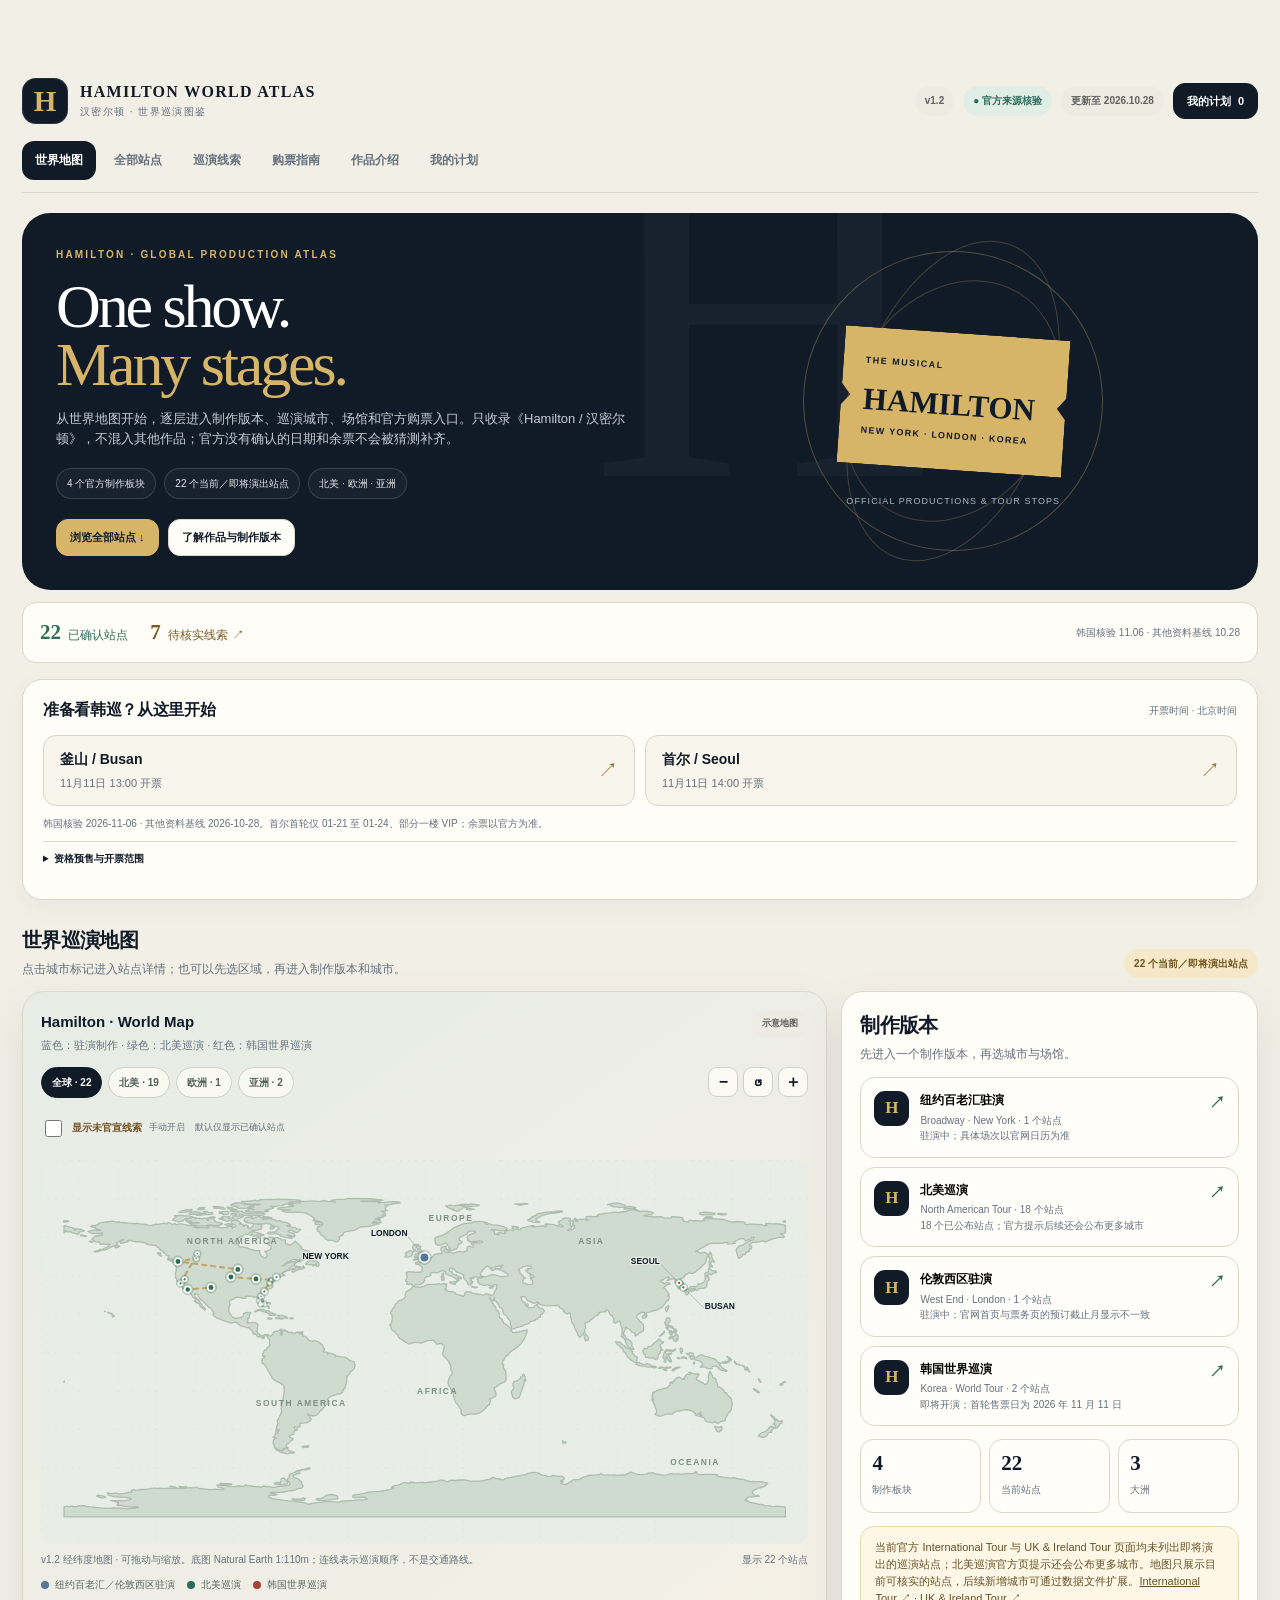
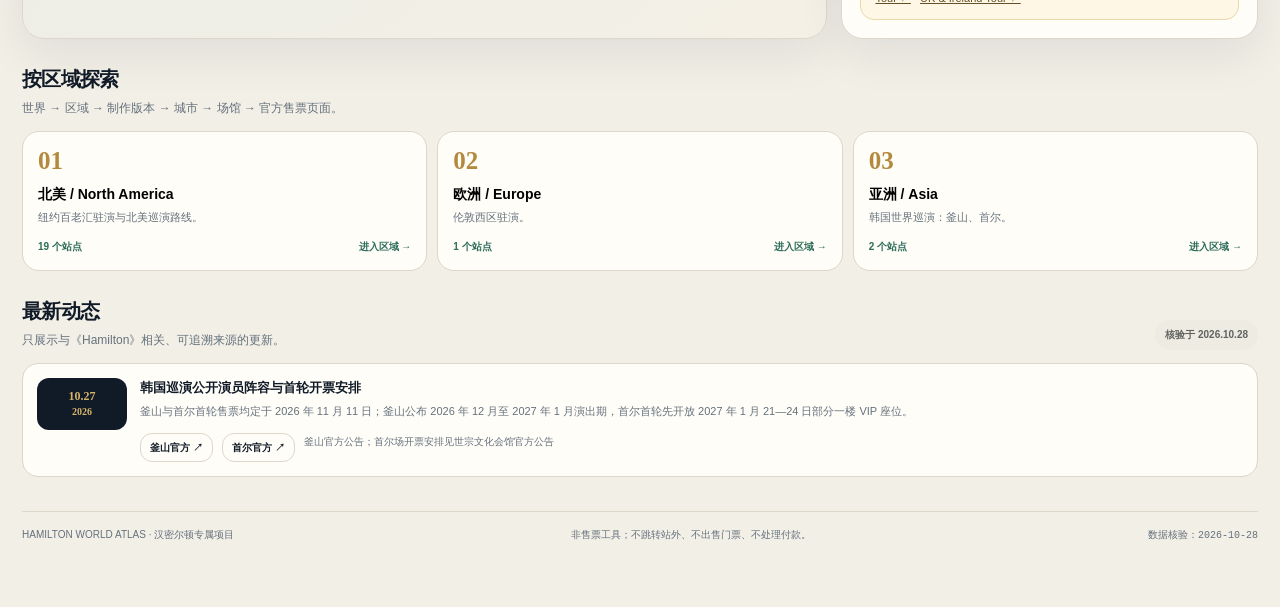
==== commit 6366372c: "Release v1.2 source-confidence layers and shared tour lead UI" ====
--- a/minitool/index.html
+++ b/minitool/index.html
@@ -35,8 +35,28 @@
 @media (max-width:650px){.hero h2{font-size:39px}.detail-head h2{font-size:29px}.about-hero h2{font-size:30px}.orbit{width:230px;height:230px}}
 /* grid-gap works on the older WebView; gap remains as enhancement for newer browsers */
 .top{grid-gap:16px}.brand{grid-gap:12px}.top-meta{grid-gap:9px}.nav{grid-gap:5px}.hero{grid-gap:28px}.hero-actions{grid-gap:9px}.hero-metrics{grid-gap:8px}.section-head{grid-gap:14px}.map-layout{grid-gap:14px}.map-title{grid-gap:12px}.map-controls{grid-gap:6px}.legend{grid-gap:12px}.region-grid{grid-gap:10px}.filter-row{grid-gap:9px}.cards-grid{grid-gap:11px}.detail-grid{grid-gap:13px}.info-row{grid-gap:10px}.price-grid{grid-gap:6px}.guide-grid{grid-gap:11px}.about-stats{grid-gap:8px}.form-grid{grid-gap:11px}.plan-grid{grid-gap:13px}.btn-row{grid-gap:9px}.toolbar{grid-gap:8px}.card-bottom{grid-gap:10px}.crumb{grid-gap:8px}
-/* flex gap fallback */
-@supports not (gap:1px){.brand > * + *{margin-left:12px}.top-meta > * + *{margin-left:9px}.nav > * + *{margin-left:5px}.hero-actions > * + *{margin-left:9px}.hero-metrics > * + *{margin-left:8px}.section-head > * + *{margin-left:14px}.map-title > * + *{margin-left:12px}.map-controls > * + *{margin-left:6px}.legend > * + *{margin-left:12px}.btn-row > * + *{margin-left:9px}.toolbar > * + *{margin-left:8px}.top > * + *{margin-left:16px}.detail-head > * + *{margin-left:15px}.card-bottom > * + *{margin-left:10px}}
+/* Flex gap uses the measured layout capability, never a syntax-only supports query. */
+html:not(.supports-flex-gap) .top > * + *{margin-left:16px}
+html:not(.supports-flex-gap) .section-head > * + *{margin-left:14px}
+html:not(.supports-flex-gap) .map-title > * + *,html:not(.supports-flex-gap) .detail-head > * + *{margin-left:12px}
+html:not(.supports-flex-gap) .prod-card > * + *{margin-left:11px}
+html:not(.supports-flex-gap) .stop-card > * + *{margin-top:8px}
+html:not(.supports-flex-gap) .checklist label > * + *{margin-left:9px}
+html:not(.supports-flex-gap) .quick-start-heading > * + *,html:not(.supports-flex-gap) .card-bottom > * + *{margin-left:10px}
+html:not(.supports-flex-gap) .crumb > * + *,html:not(.supports-flex-gap) .btn > * + *{margin-left:7px}
+html:not(.supports-flex-gap) .legend span > * + *,html:not(.supports-flex-gap) .chip > * + *{margin-left:6px}
+html:not(.supports-flex-gap) .countdown > * + *,html:not(.supports-flex-gap) .footer > * + *{margin-left:12px}
+html:not(.supports-flex-gap) .nav > * + *{margin-left:5px}
+html:not(.supports-flex-gap) .brand > * + *{margin-left:12px}
+html:not(.supports-flex-gap) .top-meta > * + *,html:not(.supports-flex-gap) .hero-actions > * + *,html:not(.supports-flex-gap) .btn-row > * + *{margin-left:9px}
+html:not(.supports-flex-gap) .map-controls > * + *{margin-left:6px}
+html:not(.supports-flex-gap) .zoom-controls > * + *{margin-left:5px}
+html:not(.supports-flex-gap) .toolbar > * + *,html:not(.supports-flex-gap) .hero-metrics > * + *{margin-left:8px}
+html:not(.supports-flex-gap) .legend > * + *{margin-left:12px}
+html:not(.supports-flex-gap) .quick-city > * + *{margin-left:5px}
+.quick-start-grid{grid-gap:10px}
+.prod-card:focus,.quick-city:focus,.btn:focus,.nav button:focus{outline:2px solid #9a732d;outline-offset:2px}
+@media(max-width:560px){.quick-start-grid{grid-gap:8px}html:not(.supports-flex-gap) .nav > * + *{margin-left:2px}html:not(.supports-flex-gap) .hero-actions > * + *{margin-left:7px}}
 .mini-modal{position:fixed;z-index:9999;left:0;top:0;right:0;bottom:0;display:flex;align-items:center;justify-content:center;padding:18px}
 .mini-modal.hidden{display:none!important}
 .mini-modal-backdrop{position:absolute;left:0;top:0;right:0;bottom:0;background:rgba(7,13,20,.68)}
@@ -91,6 +111,62 @@
 }
 @media(max-width:360px){.quick-start-grid{grid-template-columns:1fr}.brand h1{max-width:160px}.hero h2{font-size:31px}}
 /* SHARED_MOBILE_END */
+/* SHARED_LEADS_CSS_START */
+/* Shared v1.2: explicit confidence, navy/gold identity, no external assets. */
+.confidence-strip{display:flex;align-items:center;gap:18px;padding:13px 17px;margin-top:12px;border:1px solid var(--line);background:var(--paper);border-radius:14px;font-size:12px}
+.confidence-strip strong{font:700 21px Georgia,serif;margin-right:4px}.confidence-strip>span{color:var(--teal)}
+.confidence-strip button{border:0;background:transparent;padding:4px;color:#785a22;text-align:left}.confidence-strip small{margin-left:auto;color:var(--muted);font-size:10px}
+.lead-grid{display:grid;grid-template-columns:repeat(3,minmax(0,1fr));gap:14px;margin-top:17px}
+.lead-card{display:flex;flex-direction:column;gap:12px;min-width:0;background:var(--paper);border:1px solid var(--line);border-top:3px solid #b99552;border-radius:18px;padding:20px}
+.lead-card-top,.lead-card-bottom{display:flex;justify-content:space-between;align-items:center;gap:8px;flex-wrap:wrap}
+.lead-status{display:inline-flex;background:#f4e9cf;border:1px solid #d5bd83;color:#695022;border-radius:8px;padding:5px 8px;font-size:11px;font-weight:800}
+.lead-kind{color:var(--muted);font-size:9px;letter-spacing:.06em}.lead-card h3{margin:0;font-size:24px;line-height:1.3}
+.lead-card h3 small{font:400 14px Georgia,serif;color:var(--muted)}.lead-card p{margin:0;font-size:12px;color:var(--muted);overflow-wrap:anywhere}
+.lead-card .lead-date,.lead-date{font-size:13px;color:var(--ink);font-weight:600;line-height:1.8}
+.lead-provenance{display:grid;gap:4px;padding-top:10px;border-top:1px solid var(--line);font-size:11px;color:var(--muted)}
+.lead-provenance strong{color:var(--ink)}.lead-card-bottom{margin-top:auto}.lead-card-bottom small{color:#7b5e29;font-size:11px}
+.lead-card .btn{min-height:44px}.lead-warning{background:#f7ecd6;border:1px solid #d9bf86;border-radius:12px;padding:13px 15px;font-size:12px;line-height:1.8;color:#674b1e}
+.lead-intro .eyebrow{color:#8b6a2b}.lead-intro h2{font-size:30px;margin-top:10px}.lead-official{margin-top:20px}.lead-official h3{margin:0}.lead-official p{font-size:12px;color:var(--muted)}
+.lead-layer-controls{display:flex;align-items:center;gap:10px;flex-wrap:wrap;margin:8px 0 0;font-size:10px}
+.lead-layer-controls label{display:flex;align-items:center;gap:7px;min-height:44px;cursor:pointer;color:#715324;font-weight:700}
+.lead-layer-controls input{width:17px;height:17px;accent-color:#9d7937}.lead-layer-controls label span{font-size:9px;font-weight:400;color:var(--muted)}
+.lead-layer-controls small{font-size:9px;color:var(--muted)}.lead-map-warning{font-size:10px;color:#674b1e;border-top:1px dashed #b5a27d;padding-top:10px;margin:10px 0 0}
+.lead-marker{cursor:pointer;outline:none}.lead-hit{fill:transparent}.lead-dot{fill:none;stroke:#886525}
+.lead-marker:focus .lead-dot,.lead-marker:hover .lead-dot{stroke:var(--ink);stroke-width:2.5}
+.lead-marker text{fill:#674b1e;font-weight:800;paint-order:stroke;stroke:#e8eee7;stroke-linejoin:round;pointer-events:none}
+.lead-leader{stroke:#ae9566;stroke-width:.5;pointer-events:none}
+.lead-dialog-open{overflow:hidden}.lead-dialog{position:fixed;left:0;top:0;right:0;bottom:0;inset:0;z-index:9000;display:flex;align-items:center;justify-content:center;padding:18px}
+.lead-dialog-backdrop{position:absolute;left:0;top:0;right:0;bottom:0;inset:0;background:rgba(7,13,20,.7)}.lead-dialog-card{position:relative;width:100%;max-width:650px;max-height:85vh;overflow:auto;padding:26px;background:var(--paper);border:1px solid var(--line);border-radius:20px}
+.lead-dialog-close{position:absolute;right:14px;top:14px;width:44px;height:44px;background:#f3eee3;border:1px solid var(--line);border-radius:12px;font-size:25px}
+#lead-dialog-title{font-size:27px;margin:14px 40px 9px 0}.lead-dialog p{font-size:12px;line-height:1.8;overflow-wrap:anywhere}
+.lead-dialog .lead-status{margin-right:48px}.lead-source{border-top:1px solid var(--line);padding-top:12px;margin-top:16px}.lead-source h4{margin:0;font-size:14px}
+.lead-source-url{display:block;font-size:11px;overflow-wrap:anywhere;word-break:break-all;padding:10px 0;color:var(--teal)}
+.lead-card button:focus-visible,.lead-marker:focus,.lead-dialog button:focus-visible,.lead-layer-controls input:focus-visible{outline:2px solid #9a732d;outline-offset:3px}
+.korea-brief{margin-top:10px;border-top:1px solid var(--line);padding-top:9px;font-size:10px;color:var(--muted)}
+.korea-brief summary{cursor:pointer;min-height:30px;font-weight:700;color:var(--ink)}.korea-brief p{margin:7px 0;line-height:1.7}
+@media(max-width:900px){.lead-grid{grid-template-columns:repeat(2,minmax(0,1fr))}.confidence-strip{flex-wrap:wrap;gap:8px 15px}.confidence-strip small{width:100%;margin-left:0}}
+@media(max-width:560px){.lead-grid{grid-template-columns:1fr;gap:12px}.lead-card{padding:18px}.lead-intro h2{font-size:26px}.confidence-strip{padding:9px 12px;margin-top:9px;font-size:10px;gap:3px 12px}.confidence-strip strong{font-size:18px}.confidence-strip button{min-height:35px}.confidence-strip small{font-size:9px}.lead-dialog{padding:10px}.lead-dialog-card{padding:19px;max-height:85vh;border-radius:16px}.lead-layer-controls{gap:0 8px}.lead-layer-controls small{display:none}.lead-warning{font-size:11px}}
+@media(max-width:560px){
+  .confidence-strip{padding:6px 12px}.confidence-strip small{display:none}
+  .hero h2{font-size:27px;margin:8px 0;letter-spacing:-.045em}.hero h2 br{display:none}.hero h2 em:before{content:" "}
+  .mini-container .hero{padding:12px 16px}.hero .eyebrow{font-size:7px}
+  .quick-city{padding:9px;min-height:61px}.quick-start-heading{margin-bottom:7px}.quick-start-heading h3{font-size:13px}
+  #view-map.active{display:flex;flex-direction:column}
+  #view-map>.hero{order:0}#view-map>.confidence-strip{order:1}
+  #view-map>.section{order:4}#view-map>.atlas-map-section{order:2}
+  #view-map>#korea-quick-start{order:3}
+  .top-meta #app-version{display:inline-flex;padding:4px 6px;font-size:9px}
+}
+/* Baseline for the older Xiaohongshu Chromium engine (no flex gap/inset). */
+.lead-grid{grid-gap:14px}.lead-provenance{grid-gap:4px}
+html:not(.supports-flex-gap) .lead-card> *+*{margin-top:12px}
+html:not(.supports-flex-gap) .lead-card-top> *+*,html:not(.supports-flex-gap) .lead-card-bottom> *+*{margin-left:8px}
+html:not(.supports-flex-gap) .confidence-strip> *+*{margin-left:12px}
+html:not(.supports-flex-gap) .lead-layer-controls label> *+*{margin-left:7px}
+.lead-card h3 small,.lead-dialog p,.lead-warning{word-wrap:break-word}
+.lead-card button:focus,.lead-dialog button:focus,.lead-layer-controls input:focus{outline:2px solid #9a732d;outline-offset:3px}
+@media(max-width:560px){.lead-grid{grid-gap:12px}}
+/* SHARED_LEADS_CSS_END */
 </style>
 </head>
 <body class="mini-container">
